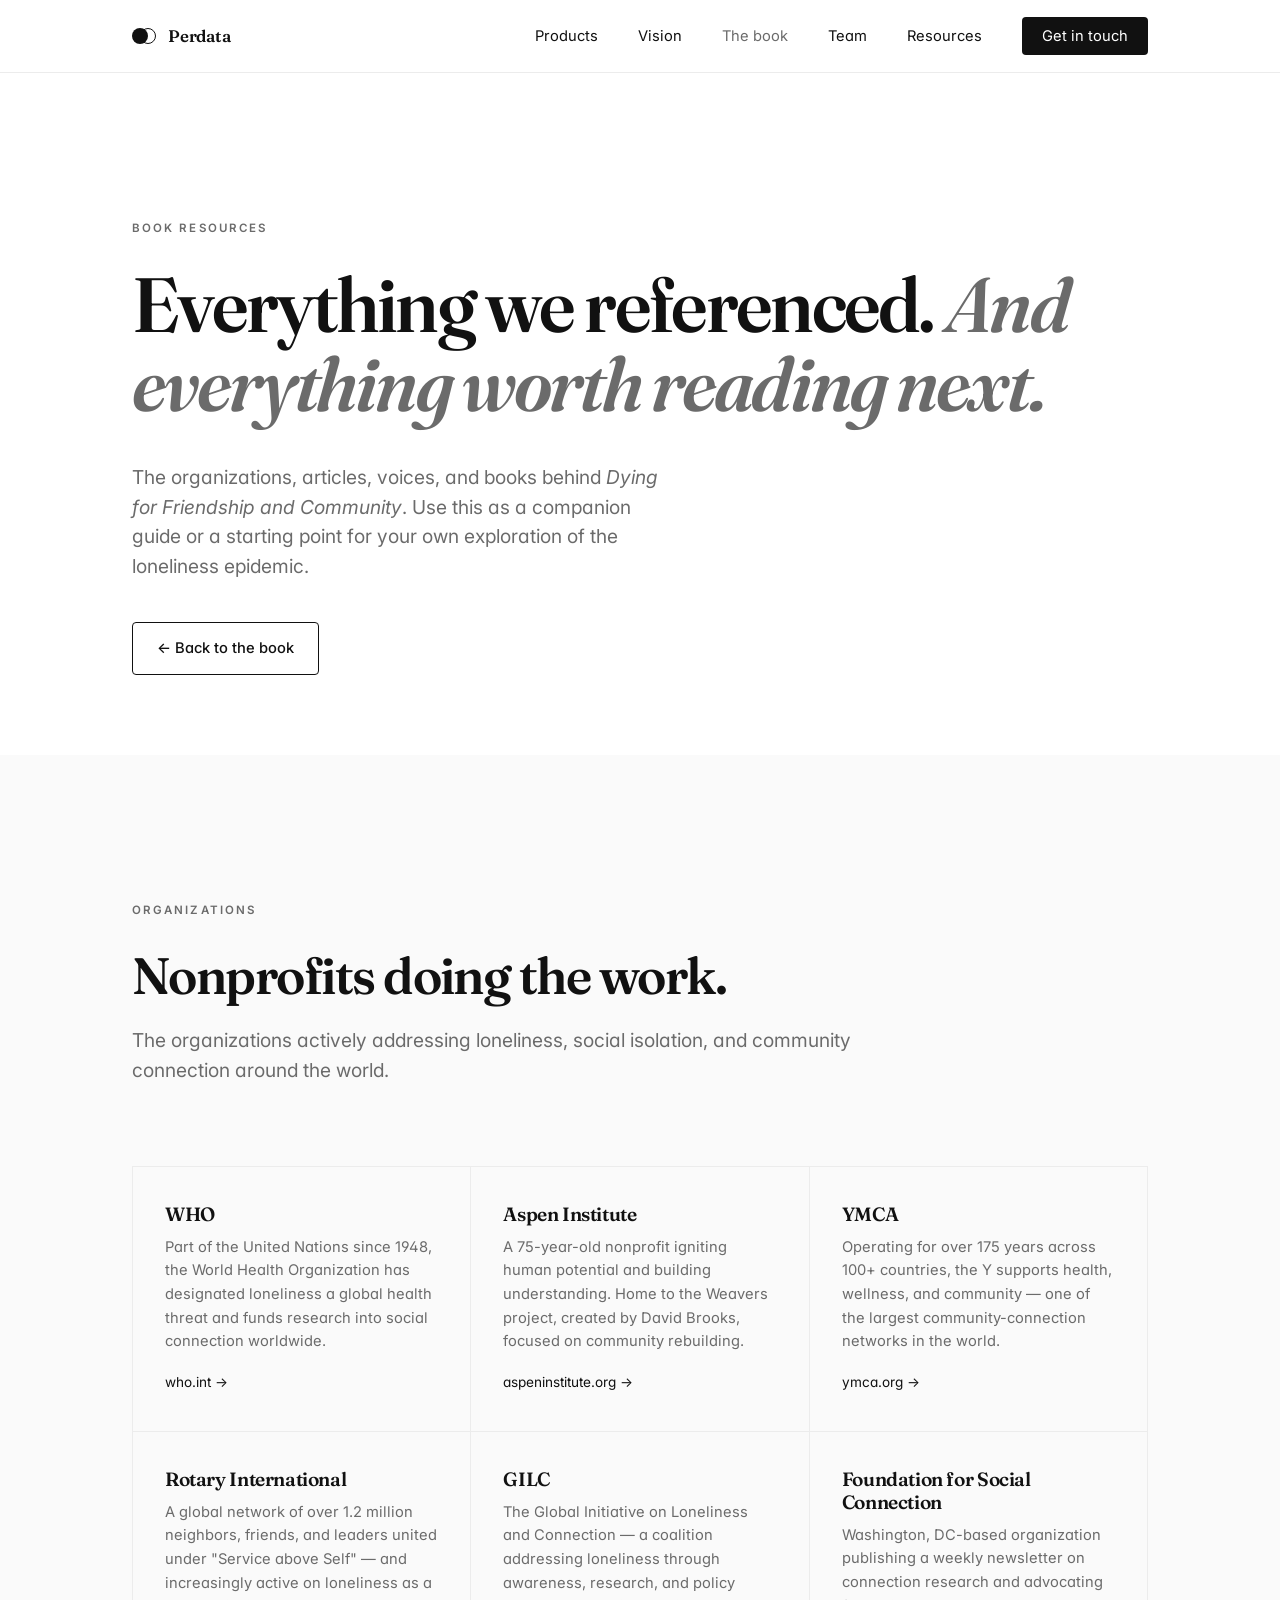
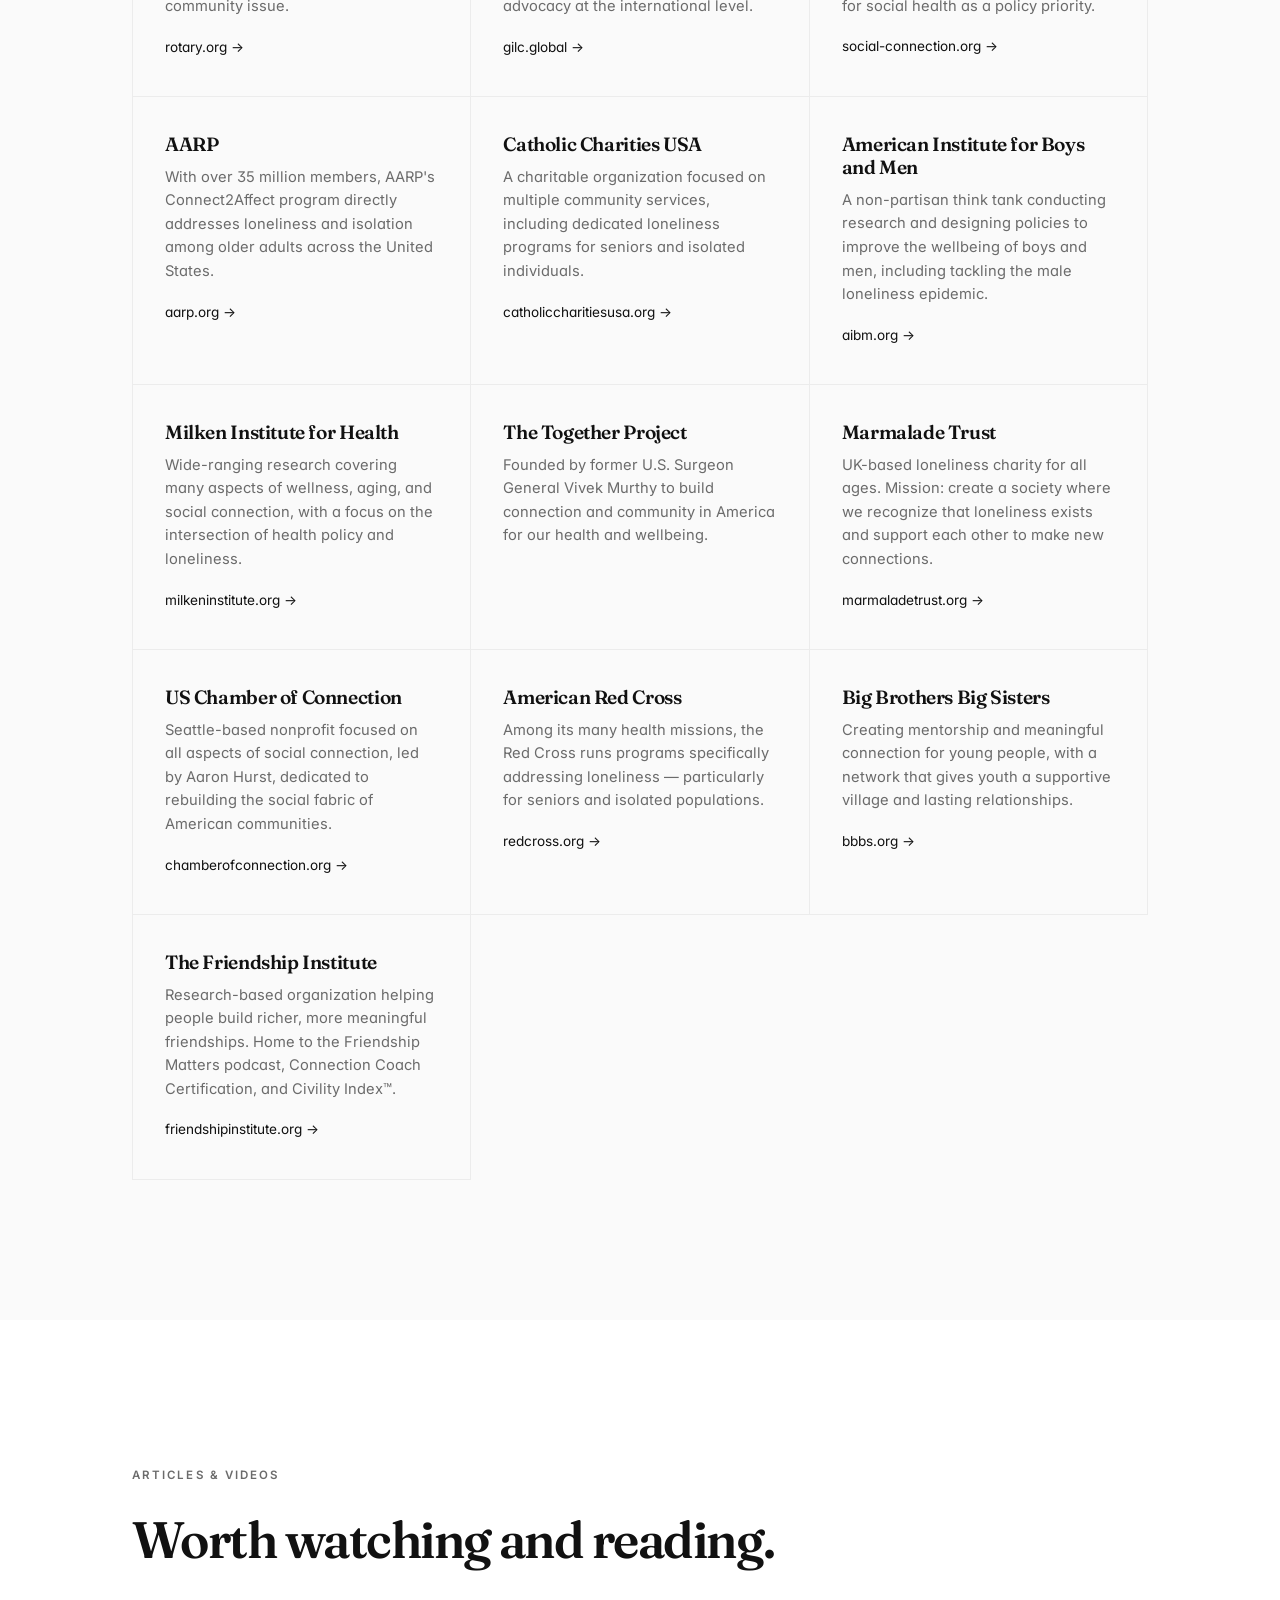
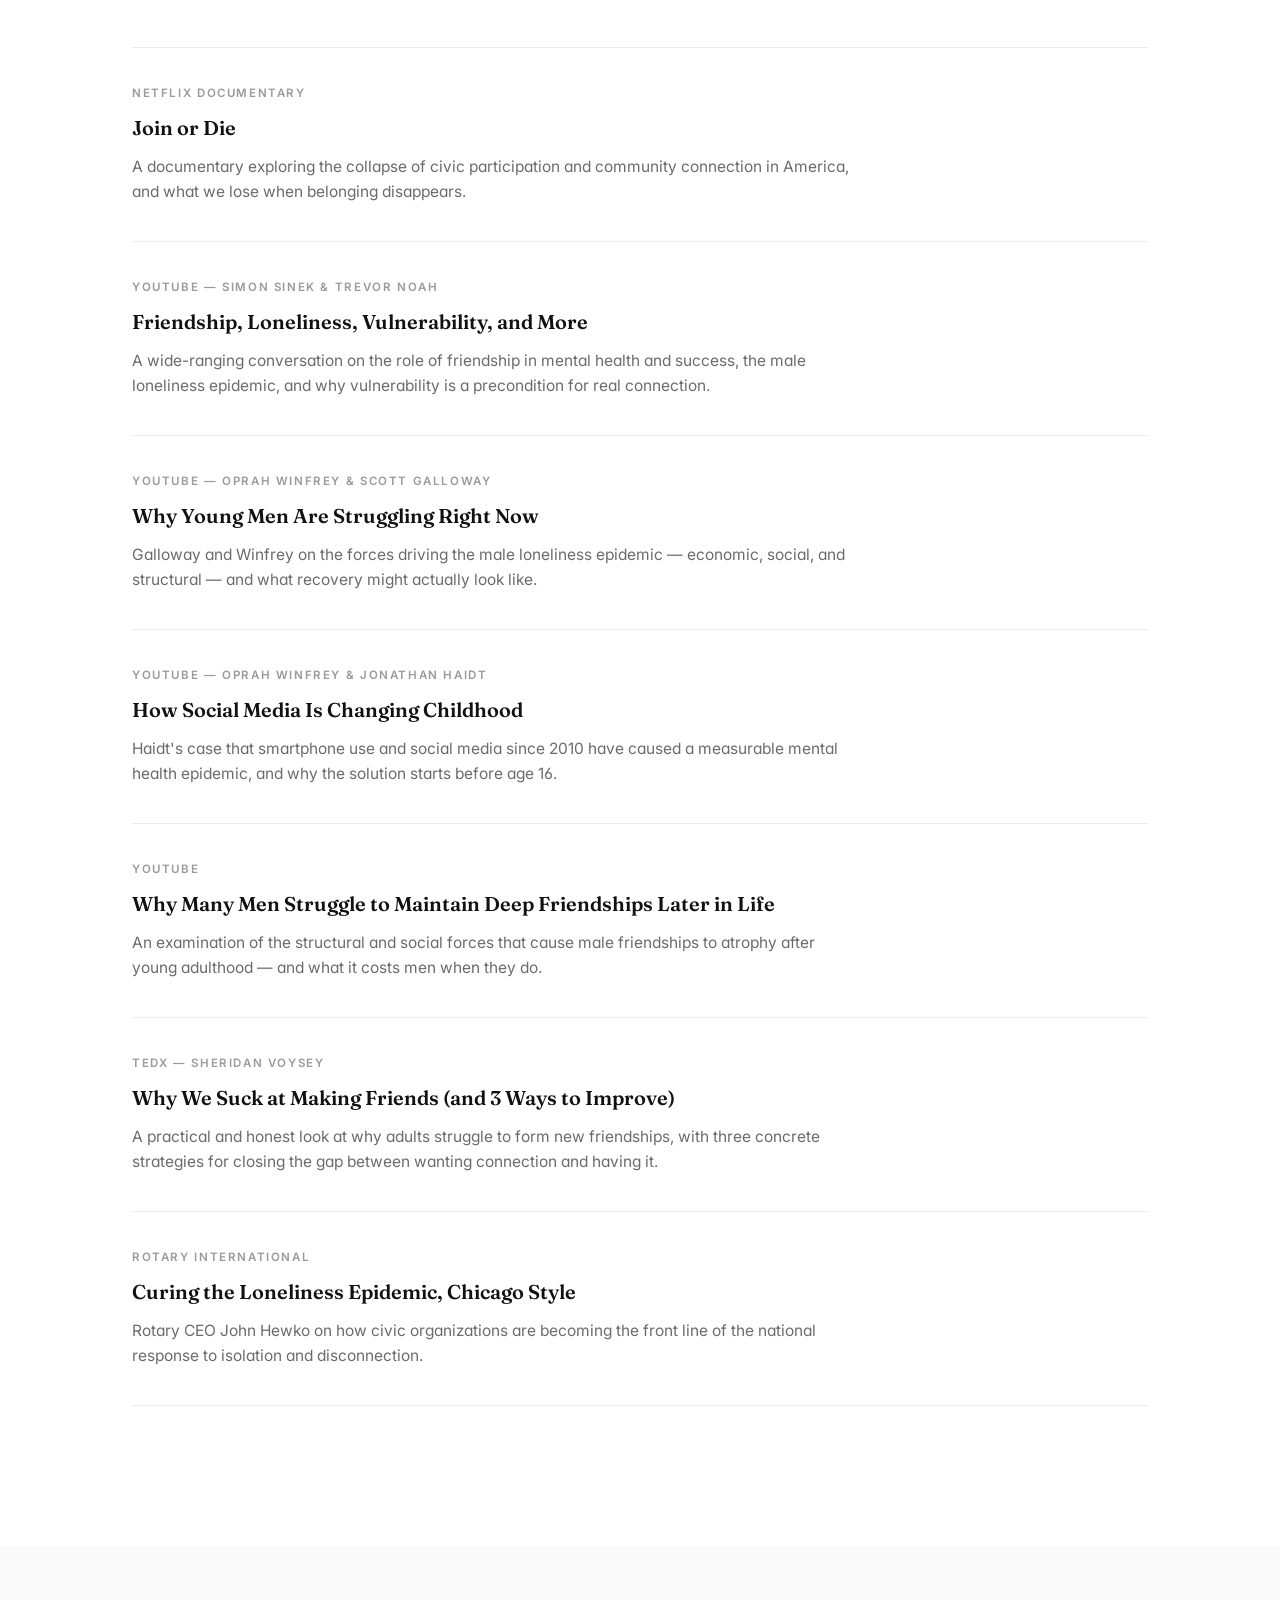
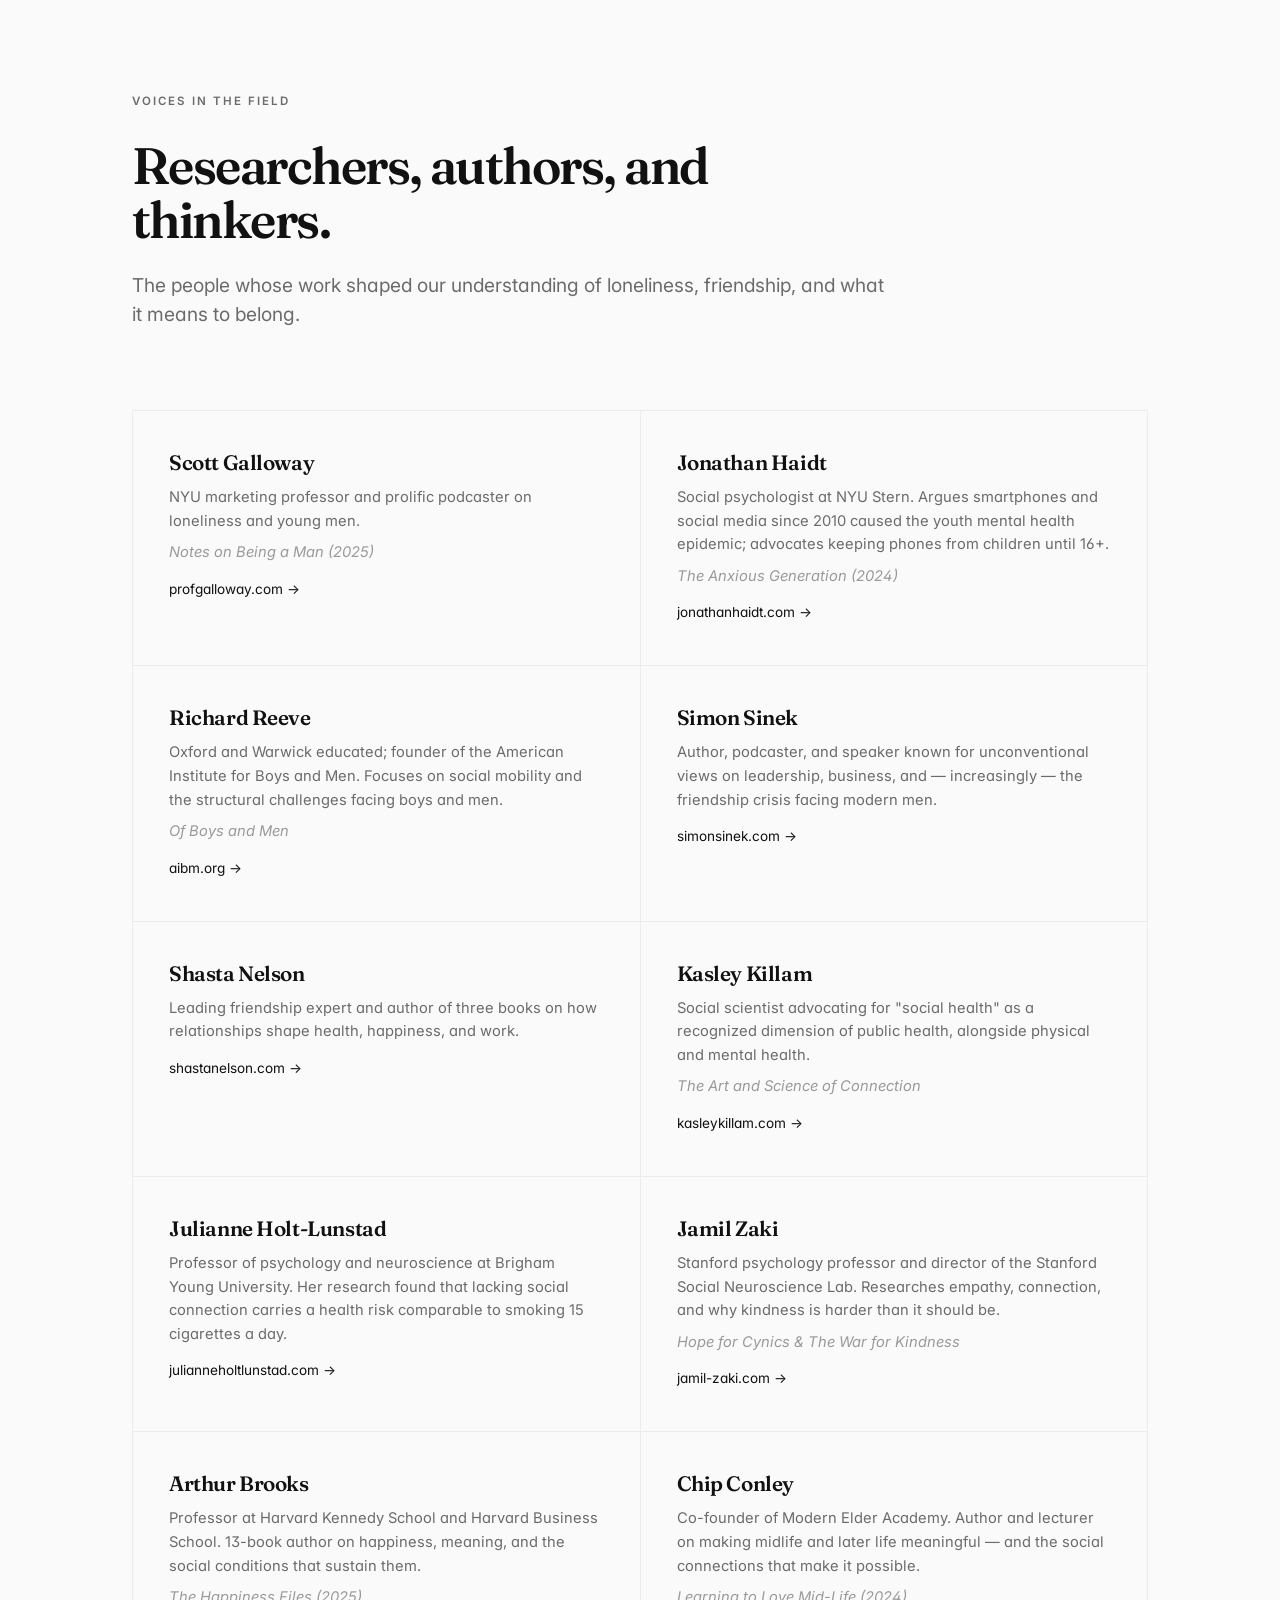
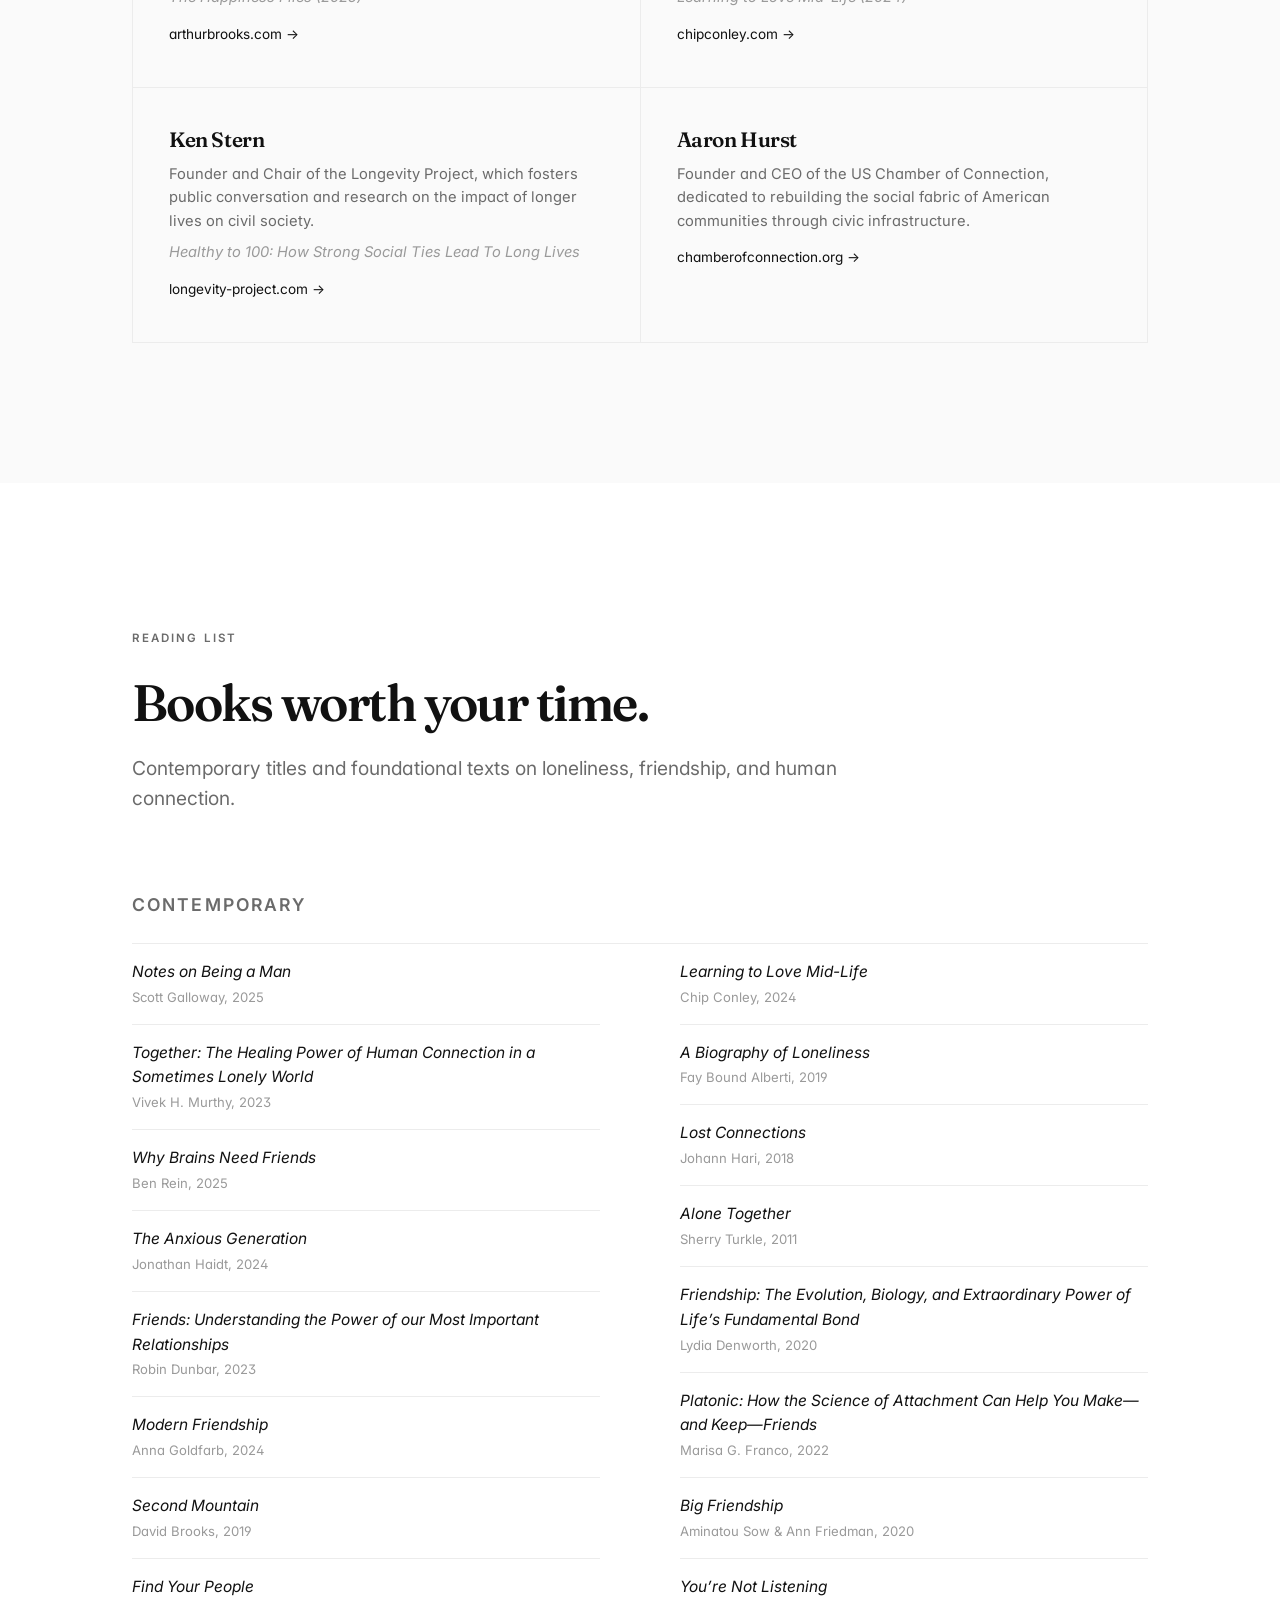
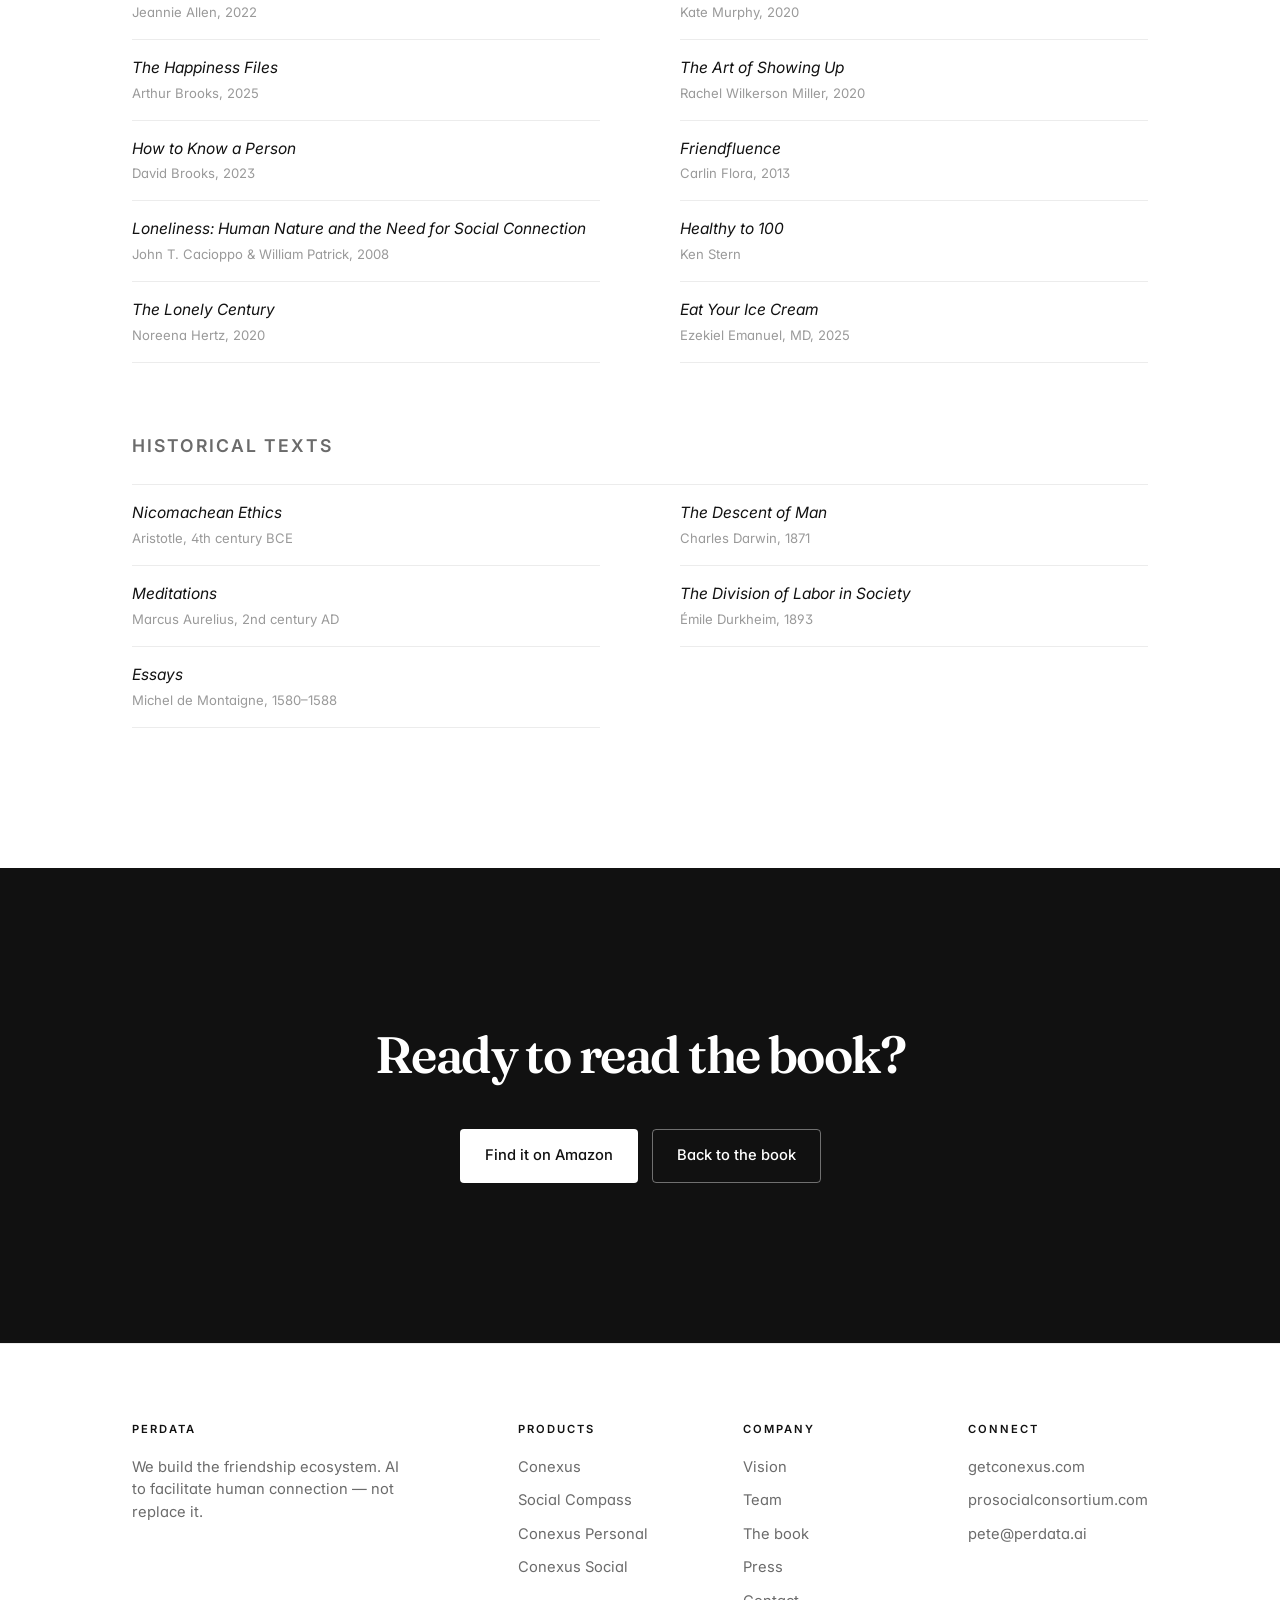
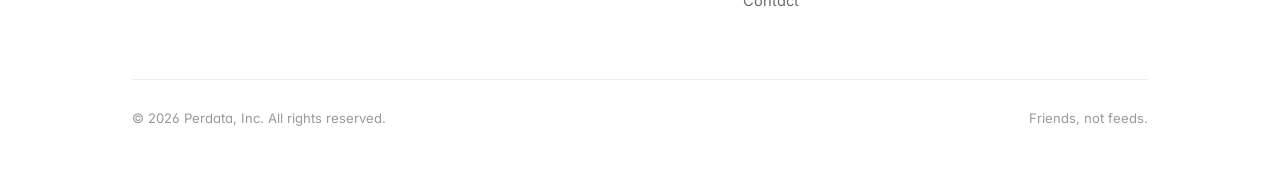
==== book-resources.html @ e762698d "added resrouces and aFEK" ====
<!doctype html>
<html lang="en">
<head>
<meta charset="utf-8" />
<meta name="viewport" content="width=device-width, initial-scale=1" />
<title>Book Resources — Dying for Friendship and Community — Perdata.ai</title>
<meta name="description" content="Organizations, articles, voices in the field, and a reading list from Dying for Friendship and Community by Pete O'Dell and Johan Wikman." />
<link rel="preconnect" href="https://fonts.googleapis.com">
<link rel="preconnect" href="https://fonts.gstatic.com" crossorigin>
<link href="https://fonts.googleapis.com/css2?family=Fraunces:ital,opsz,wght@0,9..144,400;0,9..144,500;0,9..144,600;0,9..144,700;1,9..144,400;1,9..144,500&family=Inter:wght@400;500;600&display=swap" rel="stylesheet">
<link rel="stylesheet" href="styles.css" />
</head>
<body>

<nav class="site-nav">
  <div class="nav-inner">
    <a href="index.html" class="brand">
      <span class="brand-mark"><span class="a"></span><span class="b"></span></span>
      Perdata
    </a>
    <ul class="nav-links" id="navLinks">
      <li><a href="products.html">Products</a></li>
      <li><a href="vision.html">Vision</a></li>
      <li><a href="book.html" class="active">The book</a></li>
      <li><a href="team.html">Team</a></li>
      <li><a href="resources.html">Resources</a></li>
      <li><a href="contact.html" class="nav-cta">Get in touch</a></li>
    </ul>
    <button class="nav-toggle" aria-label="Toggle menu" onclick="document.getElementById('navLinks').classList.toggle('open')">☰</button>
  </div>
</nav>

<!-- ============ HEADER ============ -->
<section style="padding: 140px 0 80px;">
  <div class="container">
    <span class="eyebrow">Book resources</span>
    <h1 style="max-width: 22ch; line-height: 1.02; letter-spacing: -0.035em;">Everything we referenced. <span class="italic mute">And everything worth reading next.</span></h1>
    <p class="hero-sub" style="margin-top: 40px;">The organizations, articles, voices, and books behind <em>Dying for Friendship and Community</em>. Use this as a companion guide or a starting point for your own exploration of the loneliness epidemic.</p>
    <div class="hero-cta-row" style="margin-top: 40px;">
      <a href="book.html" class="btn-secondary">← Back to the book</a>
    </div>
  </div>
</section>

<!-- ============ ORGANIZATIONS ============ -->
<section style="background: var(--bg-soft);">
  <div class="container">
    <div class="section-head">
      <span class="eyebrow">Organizations</span>
      <h2>Nonprofits doing the work.</h2>
      <p>The organizations actively addressing loneliness, social isolation, and community connection around the world.</p>
    </div>
    <div class="org-grid">

      <div class="org-card">
        <h3>WHO</h3>
        <p>Part of the United Nations since 1948, the World Health Organization has designated loneliness a global health threat and funds research into social connection worldwide.</p>
        <a href="https://www.who.int" target="_blank" class="link">who.int →</a>
      </div>

      <div class="org-card">
        <h3>Aspen Institute</h3>
        <p>A 75-year-old nonprofit igniting human potential and building understanding. Home to the Weavers project, created by David Brooks, focused on community rebuilding.</p>
        <a href="https://www.aspeninstitute.org" target="_blank" class="link">aspeninstitute.org →</a>
      </div>

      <div class="org-card">
        <h3>YMCA</h3>
        <p>Operating for over 175 years across 100+ countries, the Y supports health, wellness, and community — one of the largest community-connection networks in the world.</p>
        <a href="https://www.ymca.org" target="_blank" class="link">ymca.org →</a>
      </div>

      <div class="org-card">
        <h3>Rotary International</h3>
        <p>A global network of over 1.2 million neighbors, friends, and leaders united under "Service above Self" — and increasingly active on loneliness as a community issue.</p>
        <a href="https://www.rotary.org" target="_blank" class="link">rotary.org →</a>
      </div>

      <div class="org-card">
        <h3>GILC</h3>
        <p>The Global Initiative on Loneliness and Connection — a coalition addressing loneliness through awareness, research, and policy advocacy at the international level.</p>
        <a href="https://www.gilc.global" target="_blank" class="link">gilc.global →</a>
      </div>

      <div class="org-card">
        <h3>Foundation for Social Connection</h3>
        <p>Washington, DC-based organization publishing a weekly newsletter on connection research and advocating for social health as a policy priority.</p>
        <a href="https://www.social-connection.org" target="_blank" class="link">social-connection.org →</a>
      </div>

      <div class="org-card">
        <h3>AARP</h3>
        <p>With over 35 million members, AARP's Connect2Affect program directly addresses loneliness and isolation among older adults across the United States.</p>
        <a href="https://www.aarp.org" target="_blank" class="link">aarp.org →</a>
      </div>

      <div class="org-card">
        <h3>Catholic Charities USA</h3>
        <p>A charitable organization focused on multiple community services, including dedicated loneliness programs for seniors and isolated individuals.</p>
        <a href="https://www.catholiccharitiesusa.org" target="_blank" class="link">catholiccharitiesusa.org →</a>
      </div>

      <div class="org-card">
        <h3>American Institute for Boys and Men</h3>
        <p>A non-partisan think tank conducting research and designing policies to improve the wellbeing of boys and men, including tackling the male loneliness epidemic.</p>
        <a href="https://www.aibm.org" target="_blank" class="link">aibm.org →</a>
      </div>

      <div class="org-card">
        <h3>Milken Institute for Health</h3>
        <p>Wide-ranging research covering many aspects of wellness, aging, and social connection, with a focus on the intersection of health policy and loneliness.</p>
        <a href="https://www.milkeninstitute.org/health" target="_blank" class="link">milkeninstitute.org →</a>
      </div>

      <div class="org-card">
        <h3>The Together Project</h3>
        <p>Founded by former U.S. Surgeon General Vivek Murthy to build connection and community in America for our health and wellbeing.</p>
      </div>

      <div class="org-card">
        <h3>Marmalade Trust</h3>
        <p>UK-based loneliness charity for all ages. Mission: create a society where we recognize that loneliness exists and support each other to make new connections.</p>
        <a href="https://www.marmaladetrust.org" target="_blank" class="link">marmaladetrust.org →</a>
      </div>

      <div class="org-card">
        <h3>US Chamber of Connection</h3>
        <p>Seattle-based nonprofit focused on all aspects of social connection, led by Aaron Hurst, dedicated to rebuilding the social fabric of American communities.</p>
        <a href="https://www.chamberofconnection.org" target="_blank" class="link">chamberofconnection.org →</a>
      </div>

      <div class="org-card">
        <h3>American Red Cross</h3>
        <p>Among its many health missions, the Red Cross runs programs specifically addressing loneliness — particularly for seniors and isolated populations.</p>
        <a href="https://www.redcross.org" target="_blank" class="link">redcross.org →</a>
      </div>

      <div class="org-card">
        <h3>Big Brothers Big Sisters</h3>
        <p>Creating mentorship and meaningful connection for young people, with a network that gives youth a supportive village and lasting relationships.</p>
        <a href="https://www.bbbs.org" target="_blank" class="link">bbbs.org →</a>
      </div>

      <div class="org-card">
        <h3>The Friendship Institute</h3>
        <p>Research-based organization helping people build richer, more meaningful friendships. Home to the Friendship Matters podcast, Connection Coach Certification, and Civility Index™.</p>
        <a href="https://www.friendshipinstitute.org" target="_blank" class="link">friendshipinstitute.org →</a>
      </div>

    </div>
  </div>
</section>

<!-- ============ ARTICLES & VIDEOS ============ -->
<section>
  <div class="container">
    <div class="section-head">
      <span class="eyebrow">Articles &amp; Videos</span>
      <h2>Worth watching and reading.</h2>
    </div>
    <ul class="resource-list">

      <li class="resource-item">
        <div class="resource-meta">
          <span class="resource-type">Netflix documentary</span>
        </div>
        <a href="https://www.netflix.com/title/81746809" class="resource-title" target="_blank">Join or Die</a>
        <p>A documentary exploring the collapse of civic participation and community connection in America, and what we lose when belonging disappears.</p>
      </li>

      <li class="resource-item">
        <div class="resource-meta">
          <span class="resource-type">YouTube — Simon Sinek &amp; Trevor Noah</span>
        </div>
        <a href="https://youtu.be/CNBxIhxHHxM" class="resource-title" target="_blank">Friendship, Loneliness, Vulnerability, and More</a>
        <p>A wide-ranging conversation on the role of friendship in mental health and success, the male loneliness epidemic, and why vulnerability is a precondition for real connection.</p>
      </li>

      <li class="resource-item">
        <div class="resource-meta">
          <span class="resource-type">YouTube — Oprah Winfrey &amp; Scott Galloway</span>
        </div>
        <a href="https://youtu.be/E5l6sWqVpuw" class="resource-title" target="_blank">Why Young Men Are Struggling Right Now</a>
        <p>Galloway and Winfrey on the forces driving the male loneliness epidemic — economic, social, and structural — and what recovery might actually look like.</p>
      </li>

      <li class="resource-item">
        <div class="resource-meta">
          <span class="resource-type">YouTube — Oprah Winfrey &amp; Jonathan Haidt</span>
        </div>
        <a href="https://youtu.be/FUC4iqxE8QA" class="resource-title" target="_blank">How Social Media Is Changing Childhood</a>
        <p>Haidt's case that smartphone use and social media since 2010 have caused a measurable mental health epidemic, and why the solution starts before age 16.</p>
      </li>

      <li class="resource-item">
        <div class="resource-meta">
          <span class="resource-type">YouTube</span>
        </div>
        <a href="https://www.youtube.com/watch?v=EmWSzWwRUhI" class="resource-title" target="_blank">Why Many Men Struggle to Maintain Deep Friendships Later in Life</a>
        <p>An examination of the structural and social forces that cause male friendships to atrophy after young adulthood — and what it costs men when they do.</p>
      </li>

      <li class="resource-item">
        <div class="resource-meta">
          <span class="resource-type">TEDx — Sheridan Voysey</span>
        </div>
        <a href="https://www.youtube.com/watch?v=h3oXB4I89YM" class="resource-title" target="_blank">Why We Suck at Making Friends (and 3 Ways to Improve)</a>
        <p>A practical and honest look at why adults struggle to form new friendships, with three concrete strategies for closing the gap between wanting connection and having it.</p>
      </li>

      <li class="resource-item">
        <div class="resource-meta">
          <span class="resource-type">Rotary International</span>
        </div>
        <a href="https://www.rotary.org/en/john-hewko-curing-the-loneliness-epidemic-chicago-style" class="resource-title" target="_blank">Curing the Loneliness Epidemic, Chicago Style</a>
        <p>Rotary CEO John Hewko on how civic organizations are becoming the front line of the national response to isolation and disconnection.</p>
      </li>

    </ul>
  </div>
</section>

<!-- ============ VOICES IN THE FIELD ============ -->
<section style="background: var(--bg-soft);">
  <div class="container">
    <div class="section-head">
      <span class="eyebrow">Voices in the field</span>
      <h2>Researchers, authors, and thinkers.</h2>
      <p>The people whose work shaped our understanding of loneliness, friendship, and what it means to belong.</p>
    </div>
    <div class="pundit-grid">

      <div class="pundit-card">
        <h3>Scott Galloway</h3>
        <p>NYU marketing professor and prolific podcaster on loneliness and young men.</p>
        <p class="pundit-book"><em>Notes on Being a Man</em> (2025)</p>
        <a href="https://www.profgalloway.com" target="_blank" class="link">profgalloway.com →</a>
      </div>

      <div class="pundit-card">
        <h3>Jonathan Haidt</h3>
        <p>Social psychologist at NYU Stern. Argues smartphones and social media since 2010 caused the youth mental health epidemic; advocates keeping phones from children until 16+.</p>
        <p class="pundit-book"><em>The Anxious Generation</em> (2024)</p>
        <a href="https://jonathanhaidt.com" target="_blank" class="link">jonathanhaidt.com →</a>
      </div>

      <div class="pundit-card">
        <h3>Richard Reeve</h3>
        <p>Oxford and Warwick educated; founder of the American Institute for Boys and Men. Focuses on social mobility and the structural challenges facing boys and men.</p>
        <p class="pundit-book"><em>Of Boys and Men</em></p>
        <a href="https://www.aibm.org" target="_blank" class="link">aibm.org →</a>
      </div>

      <div class="pundit-card">
        <h3>Simon Sinek</h3>
        <p>Author, podcaster, and speaker known for unconventional views on leadership, business, and — increasingly — the friendship crisis facing modern men.</p>
        <a href="https://simonsinek.com" target="_blank" class="link">simonsinek.com →</a>
      </div>

      <div class="pundit-card">
        <h3>Shasta Nelson</h3>
        <p>Leading friendship expert and author of three books on how relationships shape health, happiness, and work.</p>
        <a href="https://www.shastanelson.com" target="_blank" class="link">shastanelson.com →</a>
      </div>

      <div class="pundit-card">
        <h3>Kasley Killam</h3>
        <p>Social scientist advocating for "social health" as a recognized dimension of public health, alongside physical and mental health.</p>
        <p class="pundit-book"><em>The Art and Science of Connection</em></p>
        <a href="https://www.kasleykillam.com" target="_blank" class="link">kasleykillam.com →</a>
      </div>

      <div class="pundit-card">
        <h3>Julianne Holt-Lunstad</h3>
        <p>Professor of psychology and neuroscience at Brigham Young University. Her research found that lacking social connection carries a health risk comparable to smoking 15 cigarettes a day.</p>
        <a href="https://www.julianneholtlunstad.com" target="_blank" class="link">julianneholtlunstad.com →</a>
      </div>

      <div class="pundit-card">
        <h3>Jamil Zaki</h3>
        <p>Stanford psychology professor and director of the Stanford Social Neuroscience Lab. Researches empathy, connection, and why kindness is harder than it should be.</p>
        <p class="pundit-book"><em>Hope for Cynics</em> &amp; <em>The War for Kindness</em></p>
        <a href="https://www.jamil-zaki.com" target="_blank" class="link">jamil-zaki.com →</a>
      </div>

      <div class="pundit-card">
        <h3>Arthur Brooks</h3>
        <p>Professor at Harvard Kennedy School and Harvard Business School. 13-book author on happiness, meaning, and the social conditions that sustain them.</p>
        <p class="pundit-book"><em>The Happiness Files</em> (2025)</p>
        <a href="https://www.arthurbrooks.com" target="_blank" class="link">arthurbrooks.com →</a>
      </div>

      <div class="pundit-card">
        <h3>Chip Conley</h3>
        <p>Co-founder of Modern Elder Academy. Author and lecturer on making midlife and later life meaningful — and the social connections that make it possible.</p>
        <p class="pundit-book"><em>Learning to Love Mid-Life</em> (2024)</p>
        <a href="https://chipconley.com" target="_blank" class="link">chipconley.com →</a>
      </div>

      <div class="pundit-card">
        <h3>Ken Stern</h3>
        <p>Founder and Chair of the Longevity Project, which fosters public conversation and research on the impact of longer lives on civil society.</p>
        <p class="pundit-book"><em>Healthy to 100: How Strong Social Ties Lead To Long Lives</em></p>
        <a href="https://www.longevity-project.com" target="_blank" class="link">longevity-project.com →</a>
      </div>

      <div class="pundit-card">
        <h3>Aaron Hurst</h3>
        <p>Founder and CEO of the US Chamber of Connection, dedicated to rebuilding the social fabric of American communities through civic infrastructure.</p>
        <a href="https://www.chamberofconnection.org" target="_blank" class="link">chamberofconnection.org →</a>
      </div>

    </div>
  </div>
</section>

<!-- ============ READING LIST ============ -->
<section>
  <div class="container">
    <div class="section-head">
      <span class="eyebrow">Reading list</span>
      <h2>Books worth your time.</h2>
      <p>Contemporary titles and foundational texts on loneliness, friendship, and human connection.</p>
    </div>

    <h3 style="margin-bottom: 28px; font-size: 1.1rem; letter-spacing: 0.12em; text-transform: uppercase; color: var(--mute); font-family: 'Inter', sans-serif; font-weight: 600;">Contemporary</h3>
    <ul class="book-list">
      <li><em>Notes on Being a Man</em> <span>Scott Galloway, 2025</span></li>
      <li><em>Together: The Healing Power of Human Connection in a Sometimes Lonely World</em> <span>Vivek H. Murthy, 2023</span></li>
      <li><em>Why Brains Need Friends</em> <span>Ben Rein, 2025</span></li>
      <li><em>The Anxious Generation</em> <span>Jonathan Haidt, 2024</span></li>
      <li><em>Friends: Understanding the Power of our Most Important Relationships</em> <span>Robin Dunbar, 2023</span></li>
      <li><em>Modern Friendship</em> <span>Anna Goldfarb, 2024</span></li>
      <li><em>Second Mountain</em> <span>David Brooks, 2019</span></li>
      <li><em>Find Your People</em> <span>Jeannie Allen, 2022</span></li>
      <li><em>The Happiness Files</em> <span>Arthur Brooks, 2025</span></li>
      <li><em>How to Know a Person</em> <span>David Brooks, 2023</span></li>
      <li><em>Loneliness: Human Nature and the Need for Social Connection</em> <span>John T. Cacioppo &amp; William Patrick, 2008</span></li>
      <li><em>The Lonely Century</em> <span>Noreena Hertz, 2020</span></li>
      <li><em>Learning to Love Mid-Life</em> <span>Chip Conley, 2024</span></li>
      <li><em>A Biography of Loneliness</em> <span>Fay Bound Alberti, 2019</span></li>
      <li><em>Lost Connections</em> <span>Johann Hari, 2018</span></li>
      <li><em>Alone Together</em> <span>Sherry Turkle, 2011</span></li>
      <li><em>Friendship: The Evolution, Biology, and Extraordinary Power of Life&rsquo;s Fundamental Bond</em> <span>Lydia Denworth, 2020</span></li>
      <li><em>Platonic: How the Science of Attachment Can Help You Make&mdash;and Keep&mdash;Friends</em> <span>Marisa G. Franco, 2022</span></li>
      <li><em>Big Friendship</em> <span>Aminatou Sow &amp; Ann Friedman, 2020</span></li>
      <li><em>You&rsquo;re Not Listening</em> <span>Kate Murphy, 2020</span></li>
      <li><em>The Art of Showing Up</em> <span>Rachel Wilkerson Miller, 2020</span></li>
      <li><em>Friendfluence</em> <span>Carlin Flora, 2013</span></li>
      <li><em>Healthy to 100</em> <span>Ken Stern</span></li>
      <li><em>Eat Your Ice Cream</em> <span>Ezekiel Emanuel, MD, 2025</span></li>
    </ul>

    <h3 style="margin-top: 72px; margin-bottom: 28px; font-size: 1.1rem; letter-spacing: 0.12em; text-transform: uppercase; color: var(--mute); font-family: 'Inter', sans-serif; font-weight: 600;">Historical texts</h3>
    <ul class="book-list">
      <li><em>Nicomachean Ethics</em> <span>Aristotle, 4th century BCE</span></li>
      <li><em>Meditations</em> <span>Marcus Aurelius, 2nd century AD</span></li>
      <li><em>Essays</em> <span>Michel de Montaigne, 1580–1588</span></li>
      <li><em>The Descent of Man</em> <span>Charles Darwin, 1871</span></li>
      <li><em>The Division of Labor in Society</em> <span>Émile Durkheim, 1893</span></li>
    </ul>

  </div>
</section>

<!-- ============ CTA ============ -->
<section class="cta-banner">
  <div class="container">
    <h2>Ready to read the book?</h2>
    <div class="row">
      <a href="https://a.co/d/06elBmXs" class="btn-primary" target="_blank">Find it on Amazon</a>
      <a href="book.html" class="btn-secondary">Back to the book</a>
    </div>
  </div>
</section>

<!-- ============ FOOTER ============ -->
<footer class="site-footer">
  <div class="container">
    <div class="footer-grid">
      <div>
        <h4>Perdata</h4>
        <p>We build the friendship ecosystem. AI to facilitate human connection — not replace it.</p>
      </div>
      <div>
        <h4>Products</h4>
        <a href="products.html#conexus">Conexus</a>
        <a href="products.html#compass">Social Compass</a>
        <a href="products.html#personal">Conexus Personal</a>
        <a href="products.html#social">Conexus Social</a>
      </div>
      <div>
        <h4>Company</h4>
        <a href="vision.html">Vision</a>
        <a href="team.html">Team</a>
        <a href="book.html">The book</a>
        <a href="press.html">Press</a>
        <a href="contact.html">Contact</a>
      </div>
      <div>
        <h4>Connect</h4>
        <a href="https://getconexus.com">getconexus.com</a>
        <a href="https://prosocialconsortium.com">prosocialconsortium.com</a>
        <a href="mailto:pete@perdata.ai">pete@perdata.ai</a>
      </div>
    </div>
    <div class="footer-bottom">
      <div>© 2026 Perdata, Inc. All rights reserved.</div>
      <div>Friends, not feeds.</div>
    </div>
  </div>
</footer>

</body>
</html>
---- styles.css ----
/* =========================================================
   Perdata.ai — site styles
   Direction: monochrome. Generous spacing. Type does the work.
   ========================================================= */

:root {
  --ink: #111111;
  --bg: #FFFFFF;
  --bg-soft: #FAFAFA;
  --mute: #6B6B6B;
  --mute-2: #9A9A9A;
  --line: #ECECEC;
  --line-strong: #1A1A1A;
  --max: 1080px;
  --max-narrow: 760px;
}

* { box-sizing: border-box; margin: 0; padding: 0; }
html { scroll-behavior: smooth; }

body {
  font-family: 'Inter', -apple-system, system-ui, sans-serif;
  font-size: 17px;
  line-height: 1.6;
  color: var(--ink);
  background: var(--bg);
  -webkit-font-smoothing: antialiased;
  font-feature-settings: "ss01", "cv11";
}

h1, h2, h3, h4 {
  font-family: 'Fraunces', Georgia, serif;
  font-weight: 600;
  letter-spacing: -0.02em;
  line-height: 1.05;
  color: var(--ink);
}

h1 { font-size: clamp(2.6rem, 6vw, 5.2rem); }
h2 { font-size: clamp(2rem, 4vw, 3.2rem); }
h3 { font-size: 1.5rem; line-height: 1.2; }

p { margin: 0; }
a { color: var(--ink); text-decoration: none; }
a:hover { color: var(--mute); }

.container {
  max-width: var(--max);
  margin: 0 auto;
  padding: 0 32px;
}
.container-narrow {
  max-width: var(--max-narrow);
  margin: 0 auto;
  padding: 0 32px;
}

.eyebrow {
  font-family: 'Inter', sans-serif;
  font-size: 0.72rem;
  font-weight: 600;
  letter-spacing: 0.18em;
  text-transform: uppercase;
  color: var(--mute);
  margin-bottom: 1.8rem;
  display: inline-block;
}

.italic { font-style: italic; }

/* ============ NAV ============ */
nav.site-nav {
  position: sticky;
  top: 0;
  background: rgba(255, 255, 255, 0.92);
  backdrop-filter: blur(12px);
  -webkit-backdrop-filter: blur(12px);
  border-bottom: 1px solid var(--line);
  z-index: 100;
}

.nav-inner {
  display: flex;
  align-items: center;
  justify-content: space-between;
  height: 72px;
  max-width: var(--max);
  margin: 0 auto;
  padding: 0 32px;
}

.brand {
  display: flex;
  align-items: center;
  gap: 12px;
  font-family: 'Fraunces', Georgia, serif;
  font-weight: 600;
  font-size: 1.05rem;
  letter-spacing: -0.01em;
  color: var(--ink);
}

.brand-mark {
  width: 24px;
  height: 24px;
  position: relative;
}
.brand-mark .a, .brand-mark .b {
  position: absolute;
  width: 16px;
  height: 16px;
  border-radius: 50%;
}
.brand-mark .a {
  background: var(--ink);
  left: 0;
  top: 4px;
}
.brand-mark .b {
  background: transparent;
  border: 1.5px solid var(--ink);
  right: 0;
  top: 4px;
}

.nav-links {
  display: flex;
  gap: 40px;
  align-items: center;
  list-style: none;
}
.nav-links a {
  color: var(--ink);
  font-size: 0.92rem;
  font-weight: 400;
}
.nav-links a:hover { color: var(--mute); }
.nav-links a.active { color: var(--mute); }

.nav-cta {
  background: var(--ink);
  color: var(--bg);
  padding: 10px 20px;
  font-size: 0.85rem;
  font-weight: 500;
  border-radius: 4px;

}

a.nav-cta, .nav-cta a { color: var(--bg); }

.nav-cta:hover, a.nav-cta:hover { background: var(--mute); color: var(--bg); }

.nav-toggle {
  display: none;
  background: none;
  border: none;
  font-size: 1.4rem;
  cursor: pointer;
  color: var(--ink);
}

@media (max-width: 820px) {
  .nav-links { display: none; }
  .nav-toggle { display: block; }
  .nav-links.open {
    display: flex;
    position: absolute;
    top: 72px;
    right: 0;
    left: 0;
    background: var(--bg);
    flex-direction: column;
    align-items: stretch;
    gap: 0;
    border-bottom: 1px solid var(--line);
  }
  .nav-links.open li { border-top: 1px solid var(--line); }
  .nav-links.open a { display: block; padding: 18px 32px; }
  .nav-links.open .nav-cta { margin: 16px 32px; text-align: center; }
}

/* ============ HERO ============ */
.hero {
  padding: 140px 0 80px;
  border-bottom: 1px solid var(--line);
}

.hero h1 {
  max-width: 14ch;
  line-height: 1.02;
  letter-spacing: -0.035em;
}
.hero h1 .italic {
  font-style: italic;
  color: var(--mute);
}

.hero-sub {
  font-size: 1.2rem;
  color: var(--mute);
  max-width: 540px;
  margin-top: 48px;
  line-height: 1.55;
}

.hero-cta-row {
  display: flex;
  gap: 14px;
  margin-top: 56px;
  flex-wrap: wrap;
}

.btn-primary, .btn-secondary {
  display: inline-flex;
  align-items: center;
  gap: 8px;
  padding: 14px 24px;
  font-size: 0.92rem;
  font-weight: 500;
  border-radius: 4px;
  letter-spacing: 0;
  border: 1px solid transparent;
  transition: all 0.15s;
}
.btn-primary {
  background: var(--ink);
  color: var(--bg);
}
.btn-primary:hover { background: var(--mute); color: var(--bg); }

.btn-secondary {
  background: transparent;
  color: var(--ink);
  border-color: var(--ink);
}
.btn-secondary:hover {
  background: var(--ink);
  color: var(--bg);
}

@media (max-width: 820px) {
  .hero { padding: 100px 0; }
}

/* ============ SECTIONS ============ */
section {
  padding: 140px 0;
}

@media (max-width: 820px) {
  section { padding: 80px 0; }
}

.photo-strip {
  width: 100%;
  height: 480px;
  overflow: hidden;
  line-height: 0;
}
.photo-strip img {
  width: 100%;
  height: 100%;
  object-fit: cover;
  object-position: center;
  display: block;
}

.photo-diptych {
  display: grid;
  grid-template-columns: 1fr 1fr;
  gap: 4px;
  width: 100%;
  height: 360px;
  overflow: hidden;
  line-height: 0;
}
.photo-diptych img {
  width: 100%;
  height: 100%;
  object-fit: cover;
  object-position: center;
  display: block;
  border-radius: 4px;
}
@media (max-width: 600px) {
  .photo-diptych {
    grid-template-columns: 1fr;
    height: 560px;
  }
}

section.dark {
  background: var(--ink);
  color: var(--bg);
}
section.dark h1, section.dark h2, section.dark h3, section.dark h4 { color: var(--bg); }
section.dark .eyebrow { color: var(--mute-2); }
section.dark .mute, section.dark p.mute { color: rgba(255, 255, 255, 0.65); }

.section-head {
  max-width: 760px;
  margin-bottom: 80px;
}
.section-head h2 {
  margin-bottom: 1.5rem;
  letter-spacing: -0.03em;
}
.section-head p {
  font-size: 1.2rem;
  color: var(--mute);
  line-height: 1.55;
}
section.dark .section-head p { color: rgba(255, 255, 255, 0.65); }

/* ============ STAT ROW ============ */
.stats {
  display: grid;
  grid-template-columns: repeat(3, 1fr);
  gap: 64px;
  margin-top: 80px;
}
@media (max-width: 700px) {
  .stats { grid-template-columns: 1fr; gap: 48px; }
}
.stat-big {
  font-family: 'Fraunces', Georgia, serif;
  font-weight: 600;
  font-size: clamp(3rem, 5.5vw, 4.4rem);
  color: var(--ink);
  line-height: 0.95;
  letter-spacing: -0.04em;
}
section.dark .stat-big { color: var(--bg); }
.stat-label {
  color: var(--mute);
  font-size: 0.92rem;
  margin-top: 20px;
  max-width: 24ch;
  line-height: 1.5;
}
section.dark .stat-label { color: rgba(255, 255, 255, 0.6); }

/* ============ PRODUCT GRID ============ */
.product-grid {
  display: grid;
  grid-template-columns: 1fr 1fr;
  gap: 0;
  border-top: 1px solid var(--line);
  border-left: 1px solid var(--line);
}
@media (max-width: 800px) {
  .product-grid { grid-template-columns: 1fr; }
}

.product-card {
  padding: 56px 48px;
  border-right: 1px solid var(--line);
  border-bottom: 1px solid var(--line);
  background: var(--bg);
  display: flex;
  flex-direction: column;
  min-height: 280px;
  transition: background 0.15s;
}
.product-card:hover { background: var(--bg-soft); }

.product-tag {
  font-size: 0.7rem;
  font-weight: 600;
  letter-spacing: 0.18em;
  text-transform: uppercase;
  color: var(--mute);
  margin-bottom: 16px;
  display: block;
}
.product-card h3 {
  font-size: 1.8rem;
  margin-bottom: 16px;
}
.product-card p {
  color: var(--mute);
  font-size: 0.97rem;
  line-height: 1.55;
}
.product-card .arrow {
  margin-top: auto;
  padding-top: 32px;
  font-size: 0.88rem;
  font-weight: 500;
  color: var(--ink);
}
.product-card .arrow::after {
  content: ' →';
  display: inline-block;
  transition: transform 0.15s;
}
.product-card:hover .arrow::after { transform: translateX(4px); }

/* ============ MANIFESTO ROW ============ */
.manifesto {
  display: grid;
  grid-template-columns: repeat(3, 1fr);
  gap: 64px;
  margin-top: 80px;
}
@media (max-width: 800px) {
  .manifesto { grid-template-columns: 1fr; gap: 48px; }
}
.manifest-item .num {
  font-family: 'Fraunces', Georgia, serif;
  font-size: 1rem;
  font-weight: 500;
  color: var(--mute);
  margin-bottom: 16px;
  letter-spacing: 0.04em;
}
.manifest-item h3 {
  font-size: 1.9rem;
  margin-bottom: 14px;
}
.manifest-item p {
  color: var(--mute);
  line-height: 1.55;
}
section.dark .manifest-item .num { color: var(--mute-2); }
section.dark .manifest-item p {
  color: rgba(255, 255, 255, 0.65);
}

/* ============ BOOK BLOCK ============ */
.book-block {
  display: grid;
  grid-template-columns: 1fr 1.5fr;
  gap: 96px;
  align-items: center;
}
@media (max-width: 820px) {
  .book-block { grid-template-columns: 1fr; gap: 56px; }
}

.book-cover {
  background: var(--ink);
  color: var(--bg);
  aspect-ratio: 2 / 3;
  padding: 0px 0px;
  display: flex;
  flex-direction: column;
  justify-content: space-between;
  box-shadow: 0 40px 80px rgba(0, 0, 0, 0.15);
  position: relative;
  overflow: hidden;
  max-width: 320px;
  margin: 0 auto;
}
.book-cover .label {
  font-size: 0.7rem;
  letter-spacing: 0.22em;
  text-transform: uppercase;
  color: rgba(255, 255, 255, 0.55);
  font-weight: 500;
}
.book-cover .title {
  font-family: 'Fraunces', Georgia, serif;
  font-size: 1.7rem;
  font-weight: 600;
  line-height: 1.08;
  color: var(--bg);
  letter-spacing: -0.02em;
}
.book-cover .sub {
  font-family: 'Fraunces', Georgia, serif;
  font-style: italic;
  font-weight: 400;
  font-size: 1rem;
  color: rgba(255, 255, 255, 0.7);
  margin-top: 14px;
  line-height: 1.3;
}
.book-cover .by {
  font-size: 0.76rem;
  color: rgba(255, 255, 255, 0.55);
  text-transform: uppercase;
  letter-spacing: 0.14em;
  font-weight: 500;
}

.book-block h2 { margin-bottom: 24px; }
.book-block p { color: var(--mute); font-size: 1.05rem; line-height: 1.6; margin-bottom: 16px; }

.video-embed {
  position: relative;
  width: 100%;
  aspect-ratio: 16 / 9;
  border-radius: 8px;
  overflow: hidden;
}
.video-embed iframe {
  position: absolute;
  inset: 0;
  width: 100%;
  height: 100%;
}

/* ============ TEAM ============ */
.team-grid {
  display: grid;
  grid-template-columns: repeat(2, 1fr);
  gap: 0;
  border-top: 1px solid var(--line);
  border-left: 1px solid var(--line);
}
@media (max-width: 700px) {
  .team-grid { grid-template-columns: 1fr; }
}
.founder {
  padding: 56px 48px;
  border-right: 1px solid var(--line);
  border-bottom: 1px solid var(--line);
  background: var(--bg);
}
.founder .avatar {
  width: 56px;
  height: 56px;
  border-radius: 50%;
  margin-bottom: 28px;
  object-fit: cover;
  display: block;
}
.founder h3 { margin-bottom: 4px; font-size: 1.6rem; }
.founder .role {
  font-size: 0.7rem;
  letter-spacing: 0.18em;
  text-transform: uppercase;
  color: var(--mute);
  margin-bottom: 28px;
  font-weight: 600;
}
.founder p { color: var(--mute); font-size: 0.97rem; line-height: 1.6; }
.founder .link { font-size: 0.88rem; font-weight: 500; margin-top: 20px; display: inline-block; border-bottom: 1px solid var(--line); padding-bottom: 2px; }

/* ============ CTA ============ */
.cta-banner {
  background: var(--ink);
  color: var(--bg);
  text-align: center;
  padding: 160px 0;
}
.cta-banner h2 {
  color: var(--bg);
  max-width: 18ch;
  margin: 0 auto 48px;
  letter-spacing: -0.03em;
}
.cta-banner .row {
  display: flex;
  gap: 14px;
  justify-content: center;
  flex-wrap: wrap;
}
.cta-banner .btn-primary {
  background: var(--bg);
  color: var(--ink);
}
.cta-banner .btn-primary:hover { background: var(--mute-2); color: var(--ink); }
.cta-banner .btn-secondary {
  color: var(--bg);
  border-color: rgba(255, 255, 255, 0.4);
}
.cta-banner .btn-secondary:hover {
  background: var(--bg);
  color: var(--ink);
  border-color: var(--bg);
}

/* ============ FOOTER ============ */
footer.site-footer {
  background: var(--bg);
  color: var(--mute);
  padding: 80px 0 40px;
  border-top: 1px solid var(--line);
}
.footer-grid {
  display: grid;
  grid-template-columns: 2fr 1fr 1fr 1fr;
  gap: 64px;
}
@media (max-width: 800px) {
  .footer-grid { grid-template-columns: 1fr 1fr; gap: 40px; }
}
.footer-grid h4 {
  color: var(--ink);
  font-size: 0.7rem;
  letter-spacing: 0.18em;
  text-transform: uppercase;
  font-family: 'Inter', sans-serif;
  font-weight: 600;
  margin-bottom: 20px;
}
.footer-grid a {
  display: block;
  color: var(--mute);
  font-size: 0.92rem;
  margin-bottom: 10px;
}
.footer-grid a:hover { color: var(--ink); }
.footer-grid p {
  color: var(--mute);
  font-size: 0.92rem;
  line-height: 1.55;
  max-width: 30ch;
}
.footer-bottom {
  border-top: 1px solid var(--line);
  margin-top: 56px;
  padding-top: 28px;
  display: flex;
  justify-content: space-between;
  font-size: 0.82rem;
  color: var(--mute-2);
}
@media (max-width: 600px) {
  .footer-bottom { flex-direction: column; gap: 12px; text-align: center; }
}

/* ============ PRODUCT DETAIL PAGE ============ */
.product-detail {
  padding: 100px 0;
  border-bottom: 1px solid var(--line);
}

.product-detail:last-child { border-bottom: none; }
.product-detail-grid {
  display: grid;
  grid-template-columns: 1fr 1.3fr;
  gap: 96px;
  align-items: start;
}
@media (max-width: 820px) {
  .product-detail-grid { grid-template-columns: 1fr; gap: 40px; }
}
.product-detail h2 {
  margin-bottom: 24px;
  letter-spacing: -0.03em;
}
.product-detail .tag {
  font-size: 0.7rem;
  font-weight: 600;
  letter-spacing: 0.18em;
  text-transform: uppercase;
  color: var(--mute);
  margin-bottom: 16px;
  display: inline-block;
}
.product-detail .summary {
  font-family: 'Fraunces', Georgia, serif;
  font-style: italic;
  font-weight: 400;
  font-size: 1.3rem;
  color: var(--mute);
  margin-top: 20px;
  line-height: 1.4;
}
.product-detail ul {
  list-style: none;
  padding: 0;
}
.product-detail ul li {
  padding: 24px 0;
  border-bottom: 1px solid var(--line);
}
.product-detail ul li:last-child { border-bottom: none; }
.product-detail ul li b {
  display: block;
  margin-bottom: 6px;
  font-weight: 500;
  font-family: 'Fraunces', Georgia, serif;
  font-size: 1.15rem;
}
.product-detail ul li span {
  color: var(--mute);
  font-size: 0.97rem;
  line-height: 1.55;
}
.product-col-img {
  display: block;
  width: 100%;
  border-radius: 8px;
  margin-top: 30px;
}

/* ============ VISION ============ */
.vision-hero {
  padding: 140px 0 80px;
}
.vision-hero h1 {
  max-width: 18ch;
  margin-bottom: 56px;
  letter-spacing: -0.035em;
}
.vision-hero h1 .italic {
  font-style: italic;
  color: var(--mute);
}
.vision-hero .lead {
  font-size: 1.3rem;
  color: var(--mute);
  max-width: 640px;
  line-height: 1.55;
}

.principle {
  border-top: 1px solid var(--line);
  padding: 80px 0;
  display: grid;
  grid-template-columns: 120px 1fr;
  gap: 56px;
}
@media (max-width: 820px) {
  .principle { grid-template-columns: 1fr; gap: 16px; padding: 56px 0; }
}
.principle .num {
  font-family: 'Fraunces', Georgia, serif;
  font-size: 2rem;
  font-weight: 500;
  color: var(--mute);
  line-height: 1;
}
.principle h3 {
  font-size: 2rem;
  margin-bottom: 20px;
  letter-spacing: -0.02em;
}
.principle p { color: var(--mute); max-width: 640px; font-size: 1.05rem; line-height: 1.6; }

/* ============ CONTACT ============ */
.press-list {
  list-style: none;
  border-top: 1px solid var(--line);
}
.press-list li {
  padding: 36px 0;
  border-bottom: 1px solid var(--line);
}
.press-title {
  display: inline-block;
  font-family: 'Fraunces', Georgia, serif;
  font-size: 1.25rem;
  font-weight: 600;
  color: var(--ink);
  margin-bottom: 10px;
  border-bottom: 1px solid transparent;
  transition: border-color 0.15s;
}
.press-title:hover { color: var(--ink); border-bottom-color: var(--ink); }
.press-list p { color: var(--mute); font-size: 0.97rem; line-height: 1.6; max-width: 720px; }

/* ============ RESOURCES ============ */
.resource-category {
  margin-bottom: 80px;
}
.resource-category > .eyebrow {
  margin-bottom: 0;
  display: block;
}
.resource-list {
  list-style: none;
  border-top: 1px solid var(--line);
  margin-top: 24px;
}
.resource-item {
  padding: 36px 0;
  border-bottom: 1px solid var(--line);
}
.resource-meta {
  display: flex;
  gap: 16px;
  align-items: baseline;
  margin-bottom: 10px;
}
.resource-type {
  font-size: 0.72rem;
  font-weight: 600;
  letter-spacing: 0.14em;
  text-transform: uppercase;
  color: var(--mute-2);
}
.resource-author {
  font-size: 0.85rem;
  color: var(--mute);
}
.resource-title {
  display: inline-block;
  font-family: 'Fraunces', Georgia, serif;
  font-size: 1.25rem;
  font-weight: 600;
  color: var(--ink);
  margin-bottom: 10px;
  border-bottom: 1px solid transparent;
  transition: border-color 0.15s;
}
.resource-title:hover { color: var(--ink); border-bottom-color: var(--ink); }
.resource-item p { color: var(--mute); font-size: 0.97rem; line-height: 1.6; max-width: 720px; }

/* ============ BOOK RESOURCES ============ */
.org-grid {
  display: grid;
  grid-template-columns: repeat(3, 1fr);
  gap: 0;
  border-top: 1px solid var(--line);
  border-left: 1px solid var(--line);
}
@media (max-width: 820px) {
  .org-grid { grid-template-columns: 1fr 1fr; }
}
@media (max-width: 540px) {
  .org-grid { grid-template-columns: 1fr; }
}
.org-card {
  padding: 36px 32px;
  border-right: 1px solid var(--line);
  border-bottom: 1px solid var(--line);
}
.org-card h3 { font-size: 1.2rem; margin-bottom: 10px; }
.org-card p { color: var(--mute); font-size: 0.92rem; line-height: 1.6; margin-bottom: 14px; }
.org-card .link { font-size: 0.85rem; }

.pundit-grid {
  display: grid;
  grid-template-columns: 1fr 1fr;
  gap: 0;
  border-top: 1px solid var(--line);
  border-left: 1px solid var(--line);
}
@media (max-width: 700px) {
  .pundit-grid { grid-template-columns: 1fr; }
}
.pundit-card {
  padding: 40px 36px;
  border-right: 1px solid var(--line);
  border-bottom: 1px solid var(--line);
}
.pundit-card h3 { font-size: 1.3rem; margin-bottom: 10px; }
.pundit-card p { color: var(--mute); font-size: 0.92rem; line-height: 1.6; margin-bottom: 8px; }
.pundit-book { font-style: italic; color: var(--mute-2) !important; }
.pundit-card .link { font-size: 0.85rem; margin-top: 6px; display: inline-block; }

.book-list {
  list-style: none;
  border-top: 1px solid var(--line);
  columns: 2;
  column-gap: 80px;
}
@media (max-width: 700px) {
  .book-list { columns: 1; }
}
.book-list li {
  padding: 16px 0;
  border-bottom: 1px solid var(--line);
  break-inside: avoid;
  display: flex;
  flex-direction: column;
  gap: 2px;
}
.book-list li em { color: var(--ink); font-style: italic; font-size: 0.97rem; }
.book-list li span { color: var(--mute-2); font-size: 0.82rem; }

.contact-grid {
  display: grid;
  grid-template-columns: 1fr 1fr;
  gap: 0;
  border-top: 1px solid var(--line);
  border-left: 1px solid var(--line);
}
@media (max-width: 820px) {
  .contact-grid { grid-template-columns: 1fr; }
}
.contact-card {
  padding: 56px 48px;
  border-right: 1px solid var(--line);
  border-bottom: 1px solid var(--line);
}
.contact-card h3 { margin-bottom: 14px; font-size: 1.6rem; }
.contact-card p { color: var(--mute); margin-bottom: 24px; }
.contact-card .row {
  display: flex;
  flex-direction: column;
  gap: 8px;
}
.contact-card .row b { color: var(--ink); font-weight: 500; }
.contact-card .row a { font-weight: 500; border-bottom: 1px solid var(--line); padding-bottom: 1px; display: inline-block; }

/* ============ UTILITY ============ */
.center { text-align: center; }
.mute { color: var(--mute); }
.serif { font-family: 'Fraunces', Georgia, serif; }
.serif-italic { font-family: 'Fraunces', Georgia, serif; font-style: italic; }
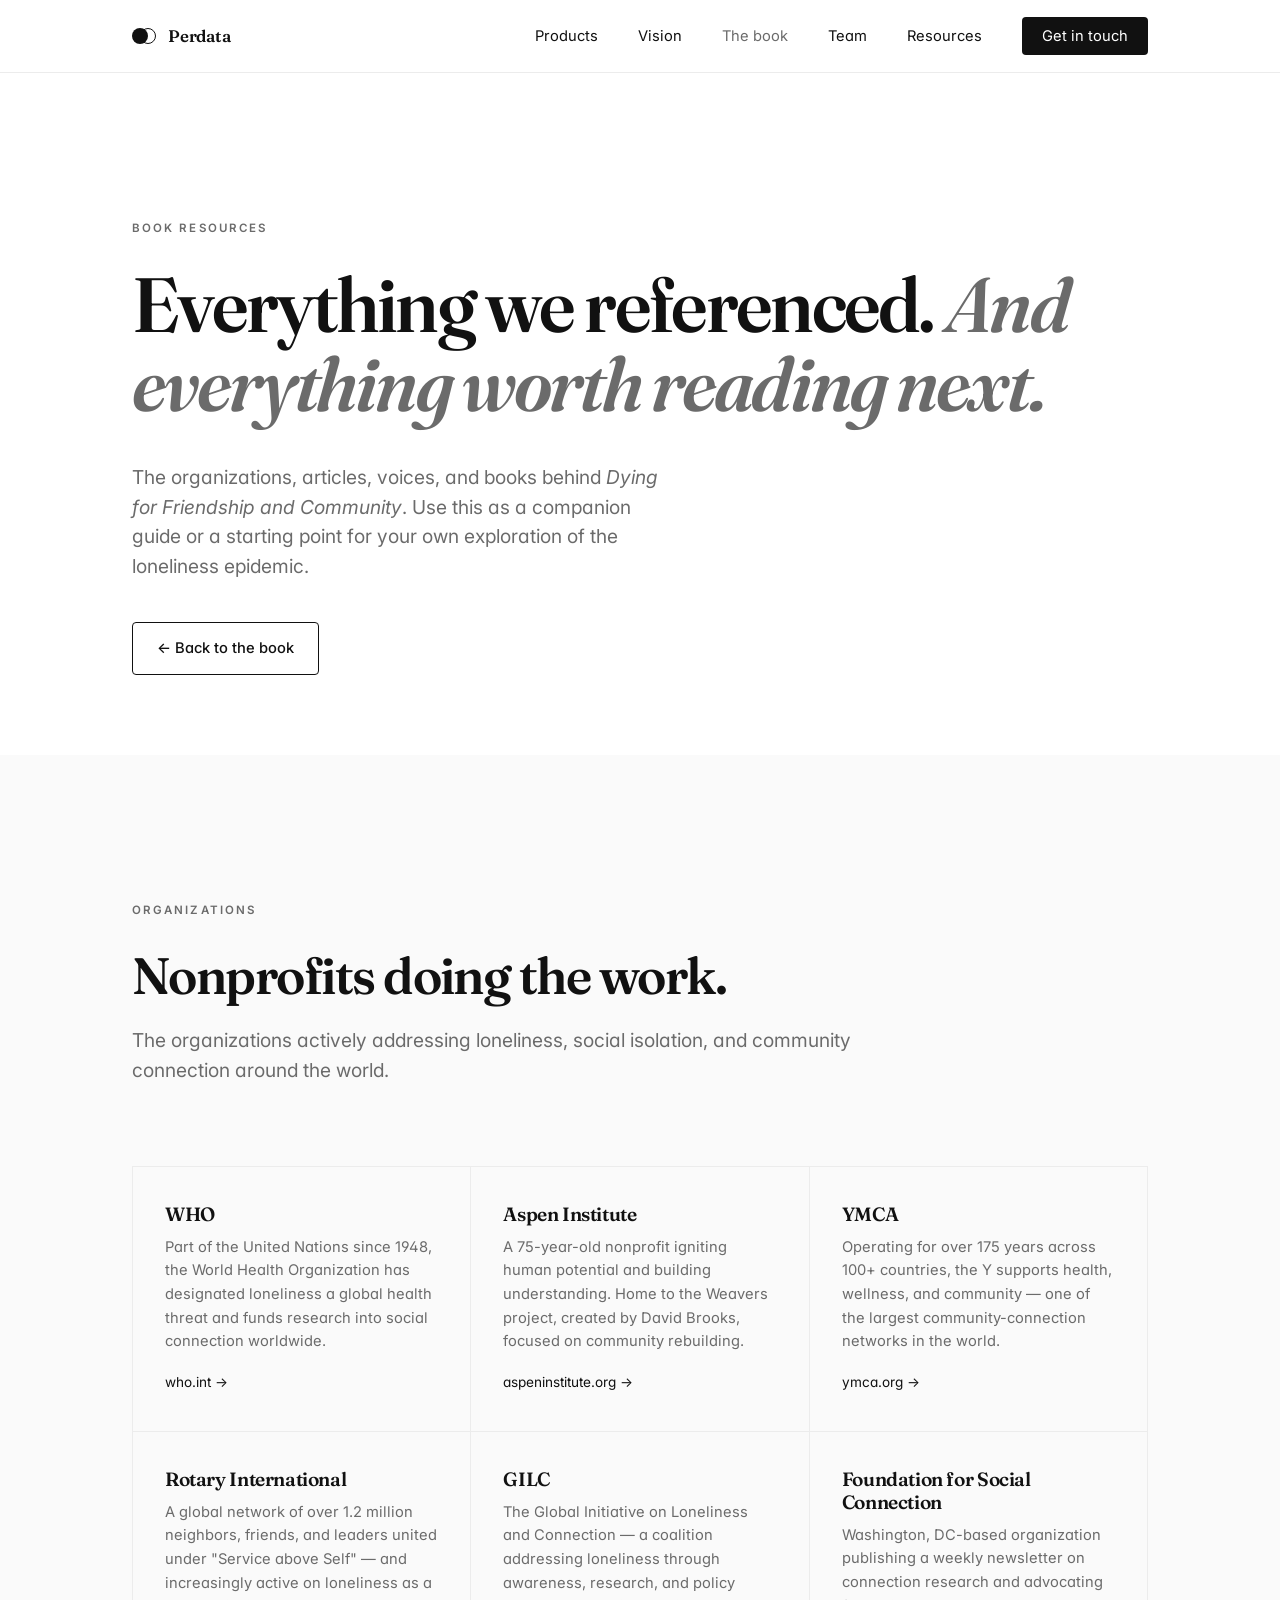
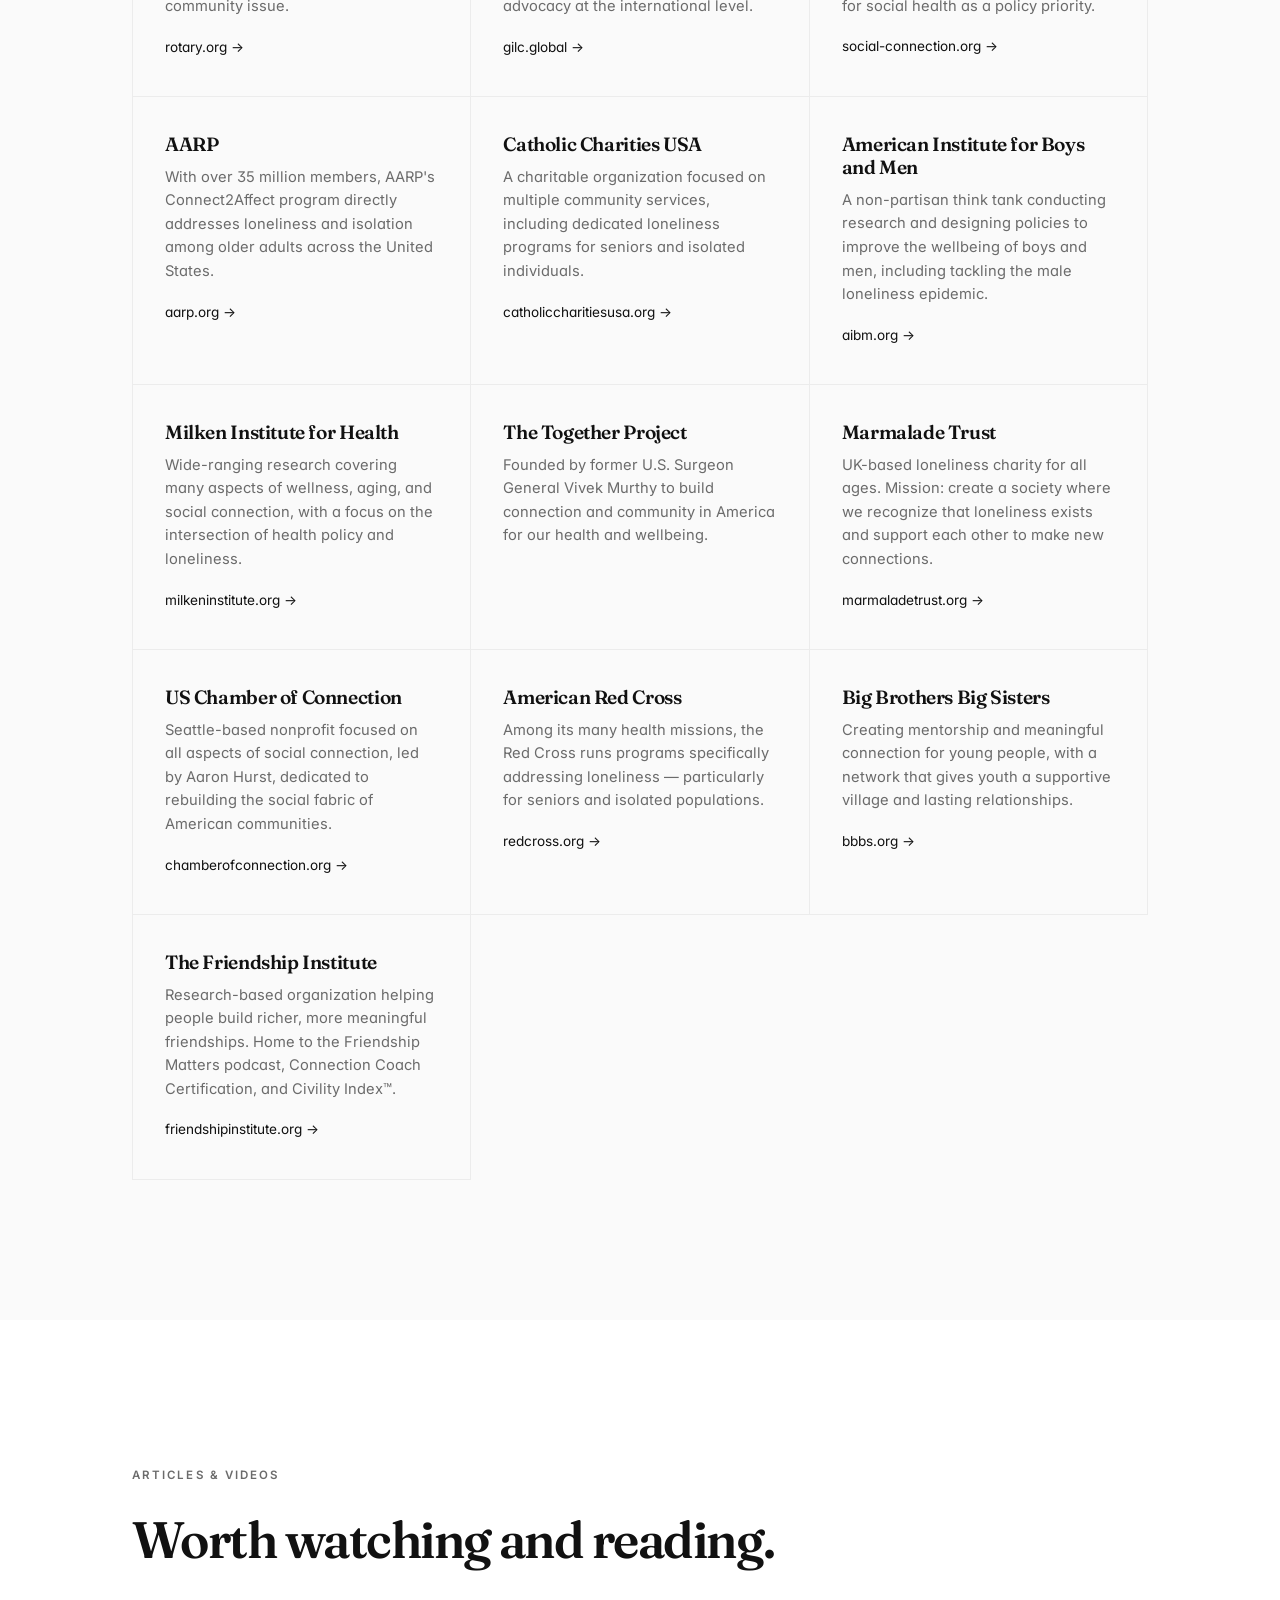
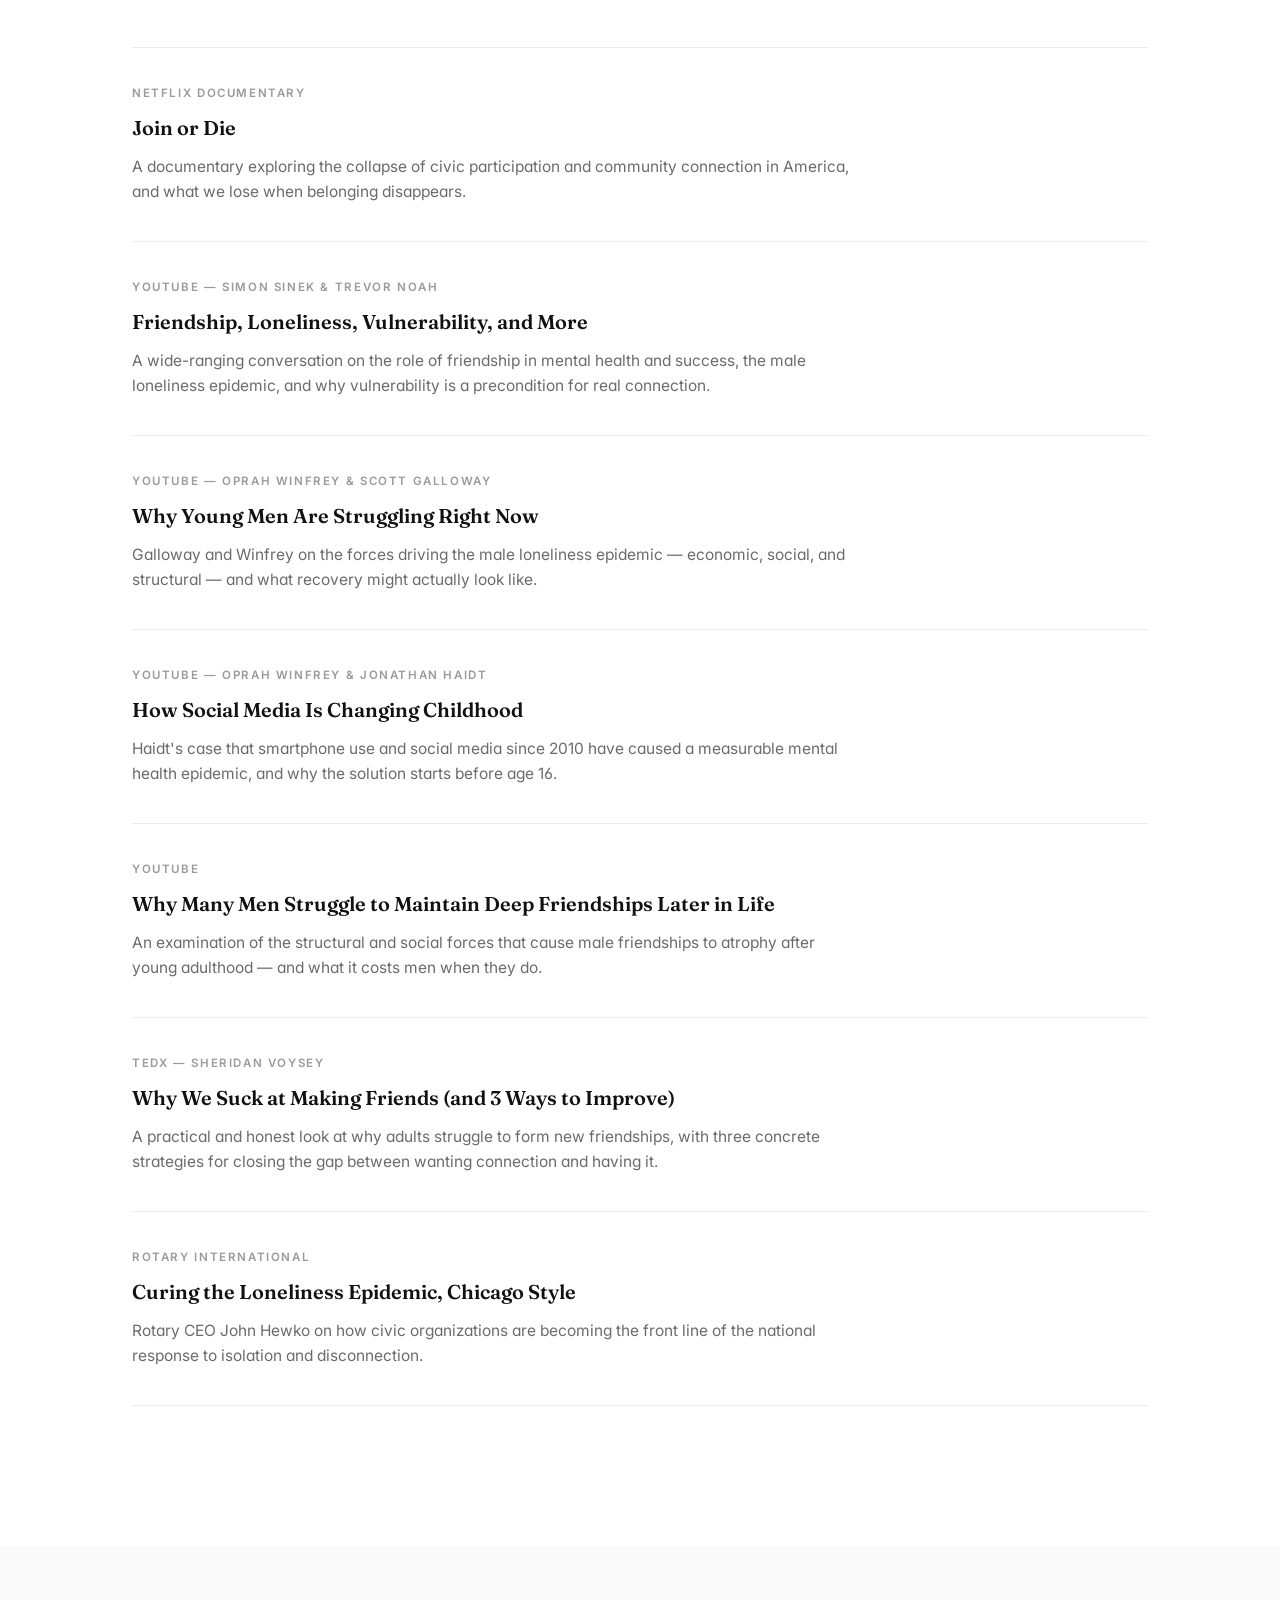
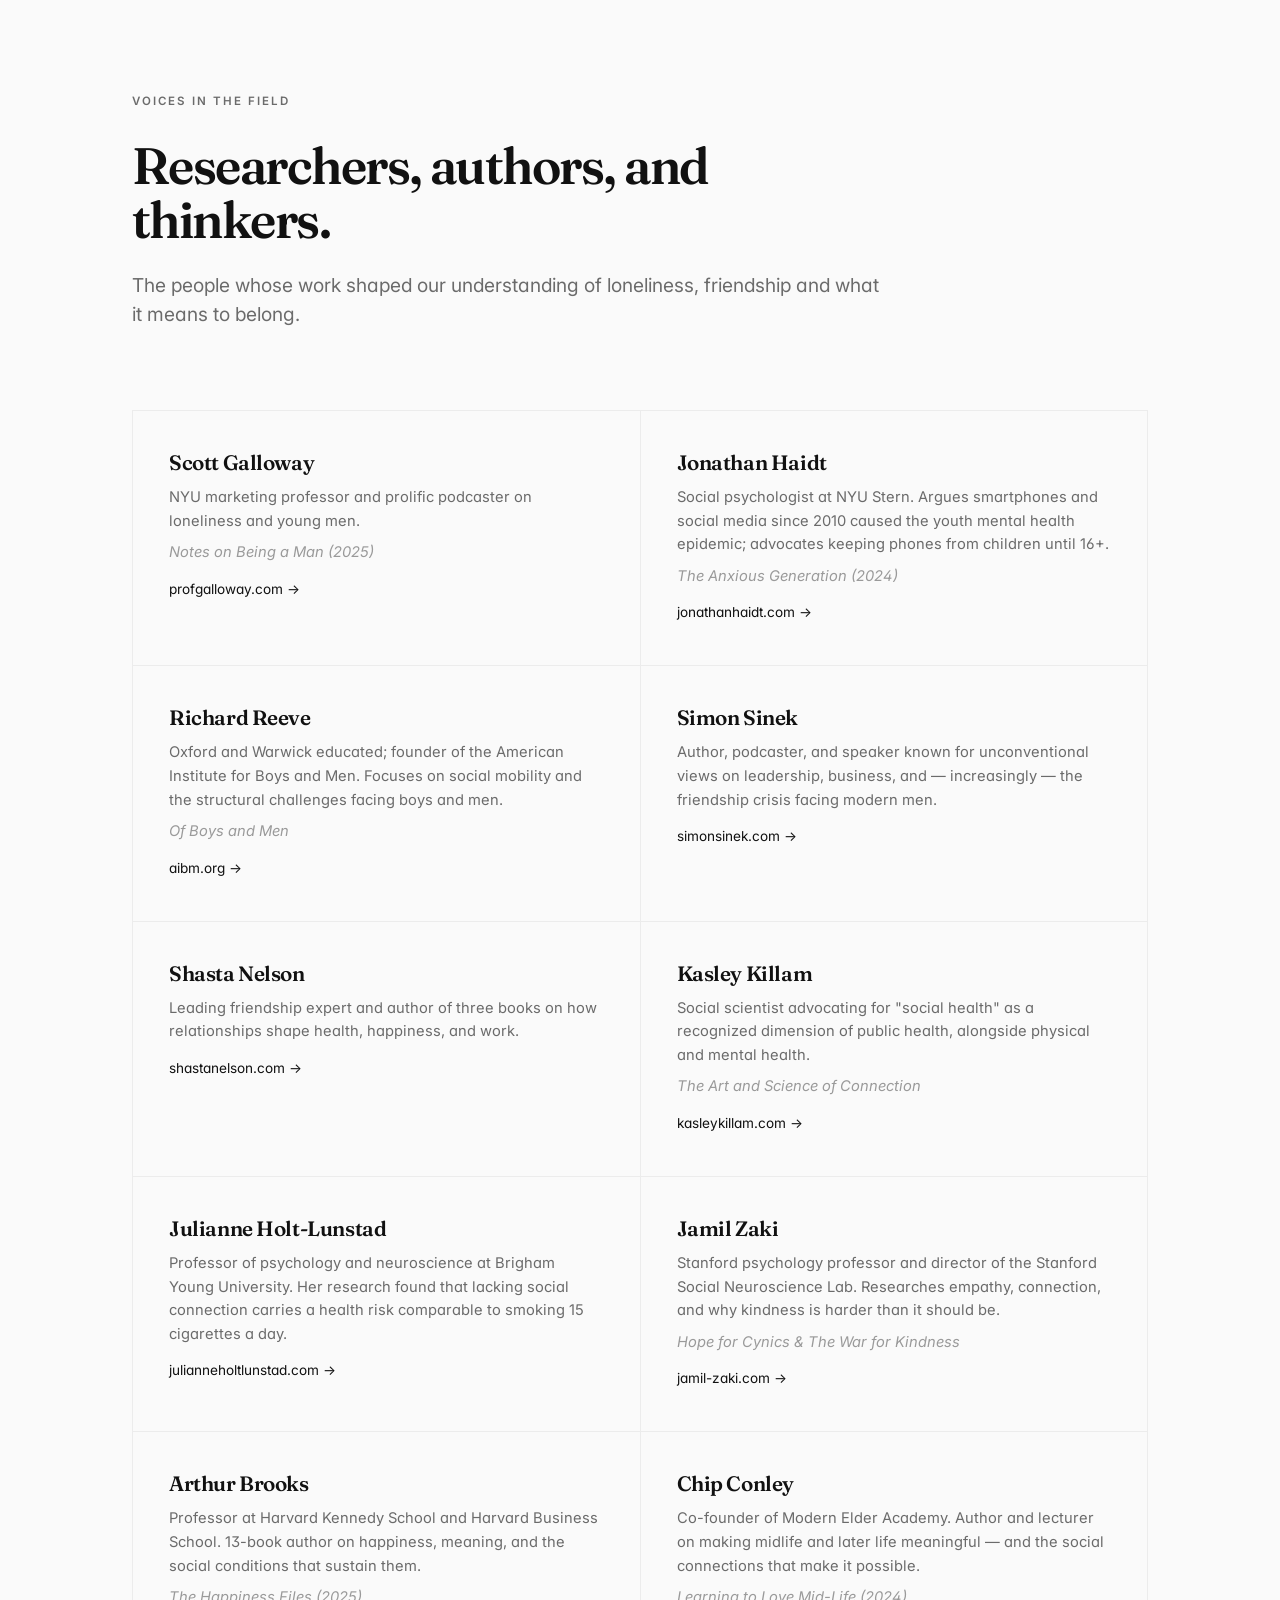
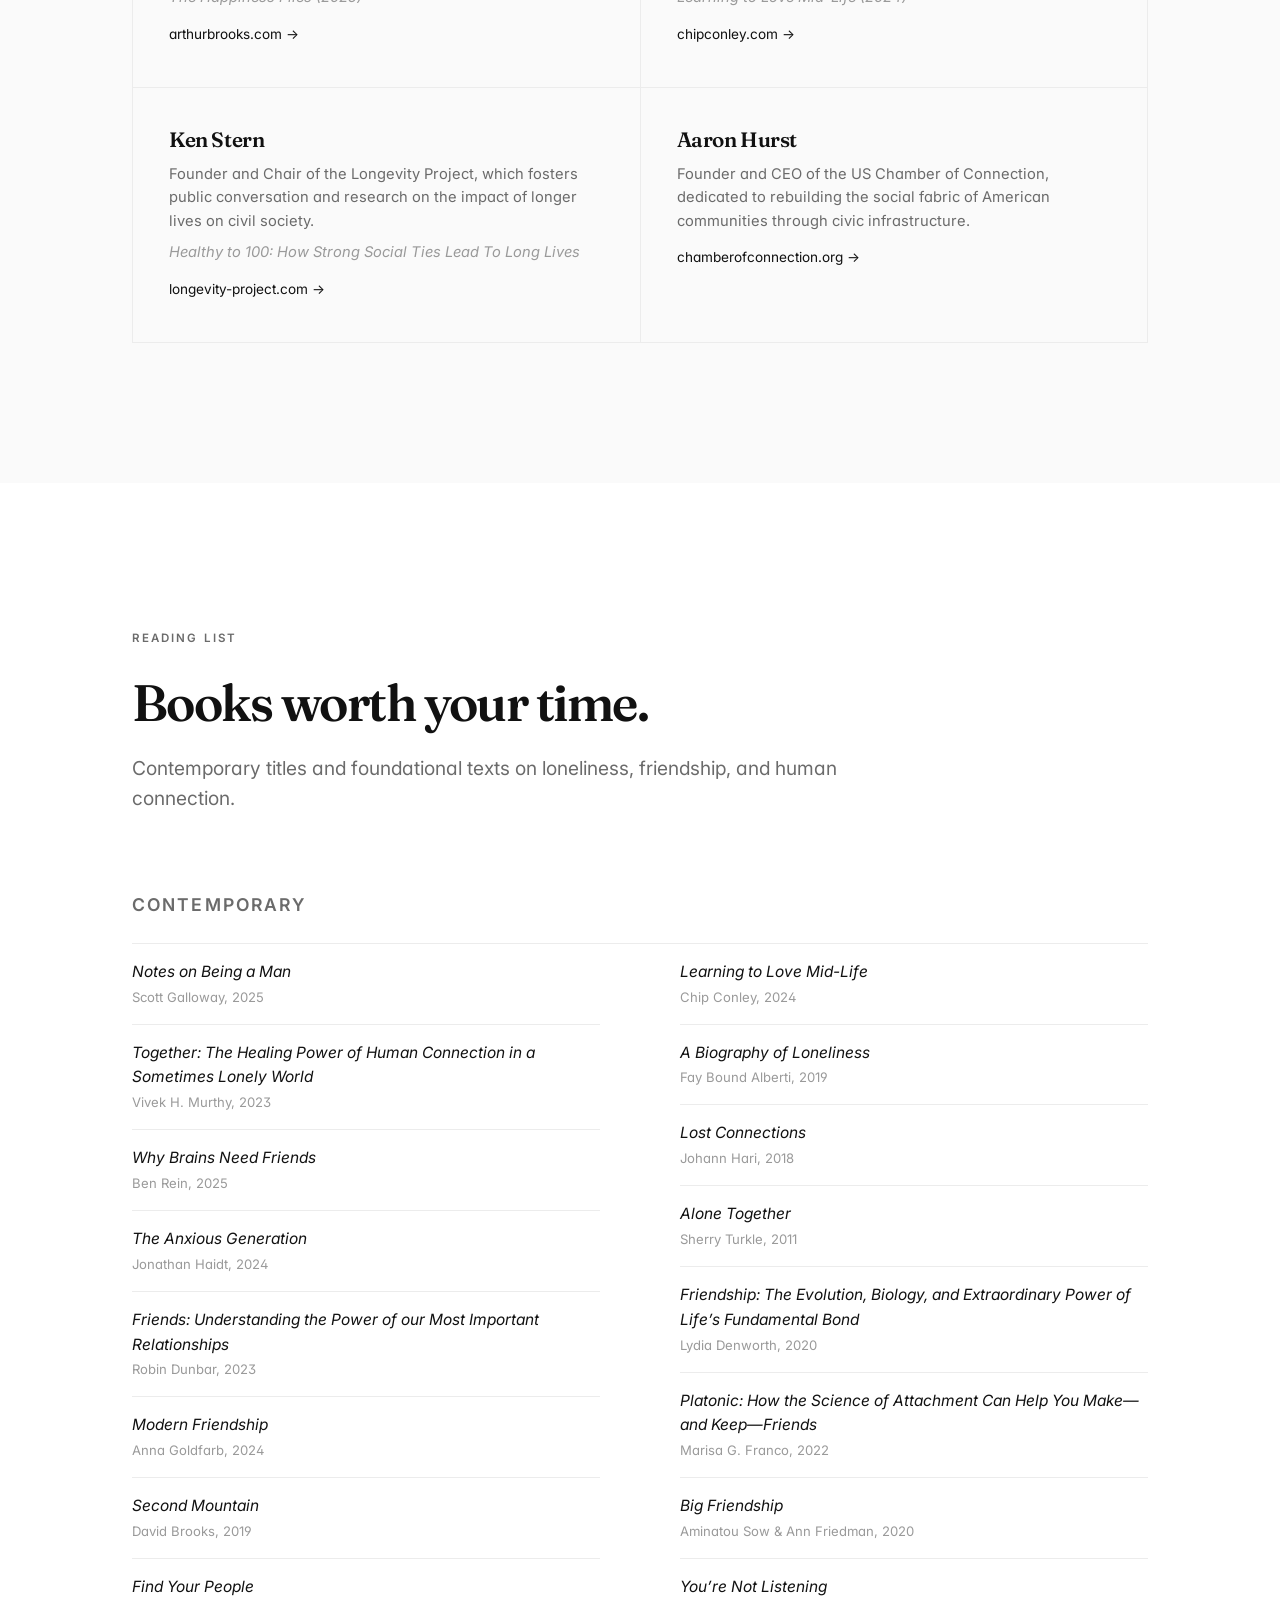
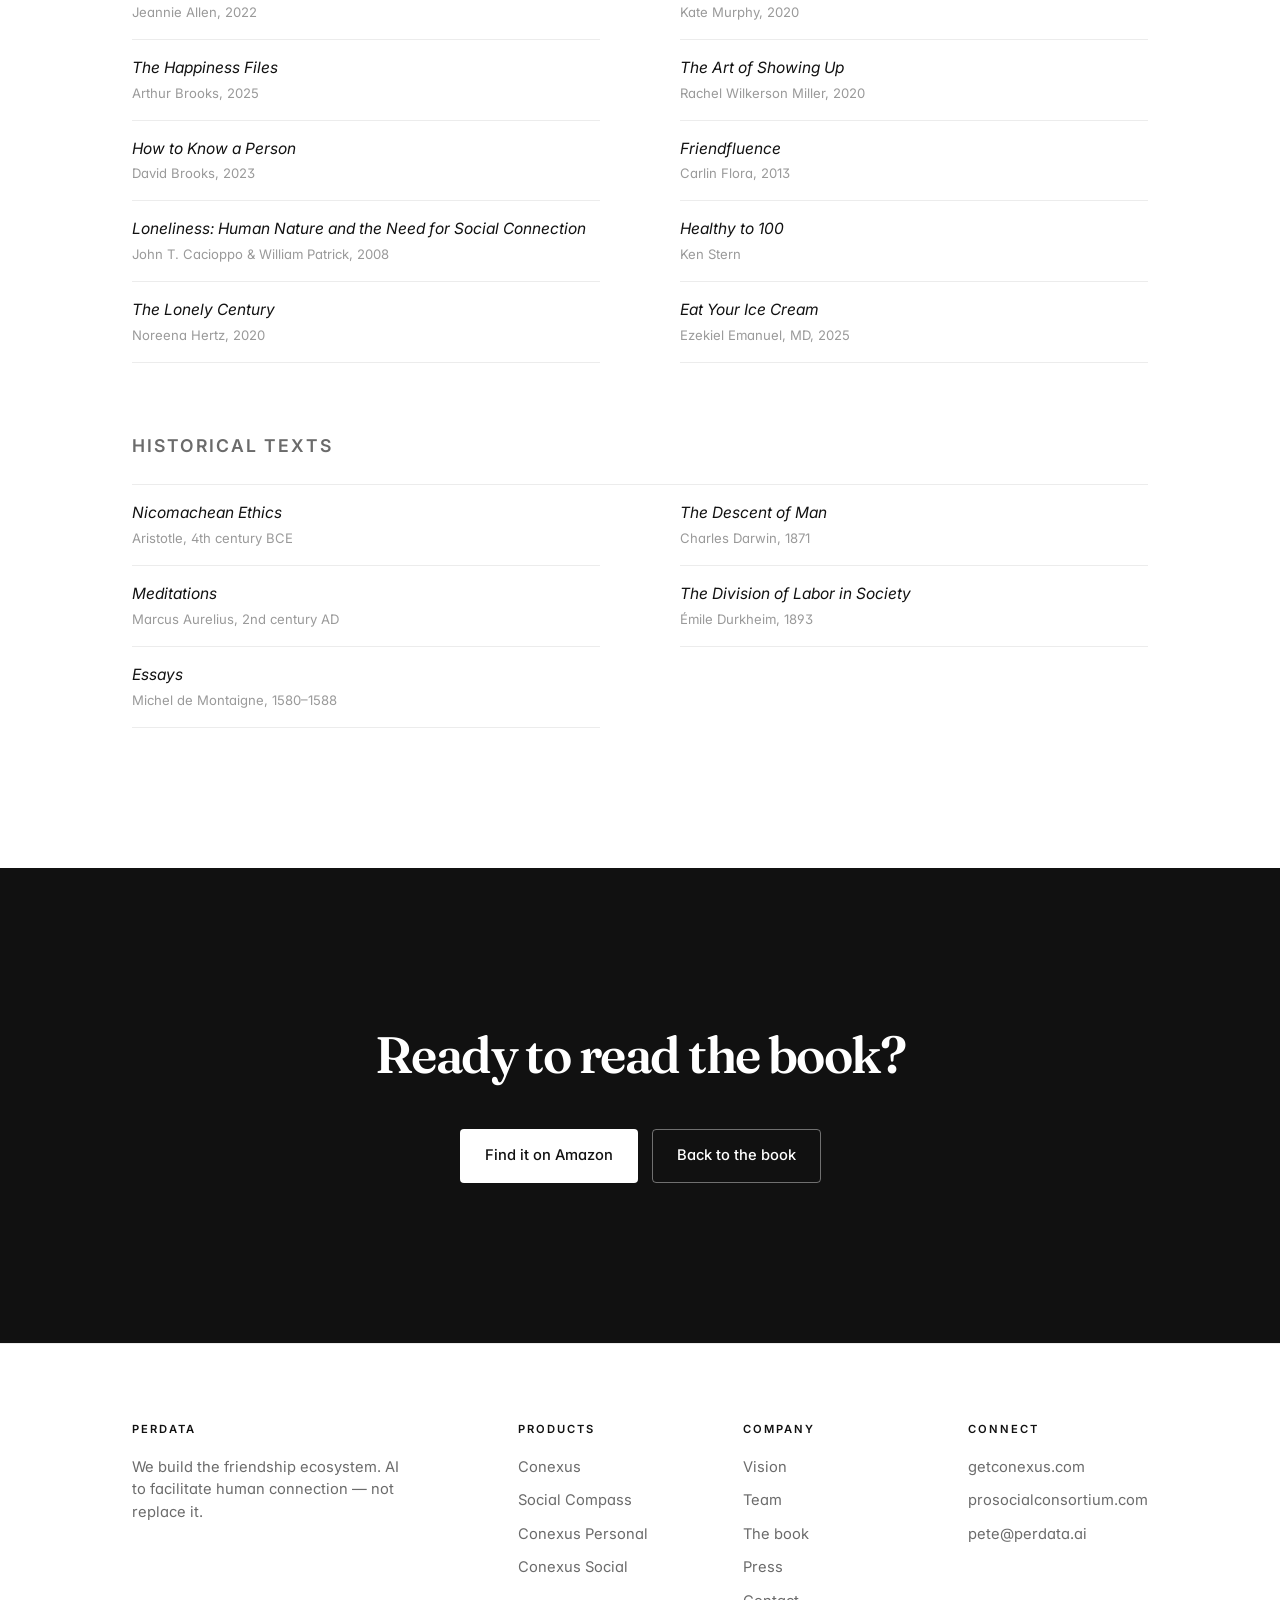
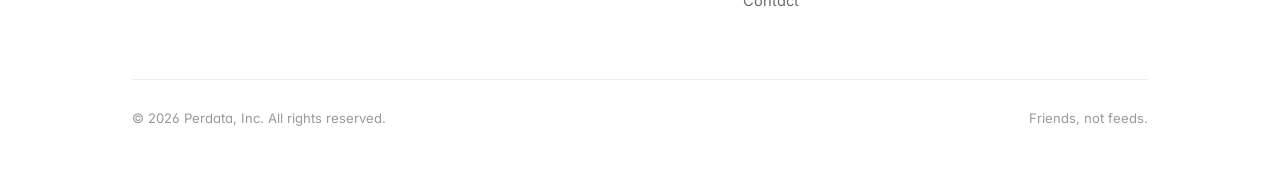
==== commit 8fb98a6b: "favicon" ====
--- a/book-resources.html
+++ b/book-resources.html
@@ -8,6 +8,7 @@
 <link rel="preconnect" href="https://fonts.googleapis.com">
 <link rel="preconnect" href="https://fonts.gstatic.com" crossorigin>
 <link href="https://fonts.googleapis.com/css2?family=Fraunces:ital,opsz,wght@0,9..144,400;0,9..144,500;0,9..144,600;0,9..144,700;1,9..144,400;1,9..144,500&family=Inter:wght@400;500;600&display=swap" rel="stylesheet">
+<link rel="icon" type="image/svg+xml" href="favicon.svg">
 <link rel="stylesheet" href="styles.css" />
 </head>
 <body>
@@ -226,7 +227,7 @@
     <div class="section-head">
       <span class="eyebrow">Voices in the field</span>
       <h2>Researchers, authors, and thinkers.</h2>
-      <p>The people whose work shaped our understanding of loneliness, friendship, and what it means to belong.</p>
+      <p>The people whose work shaped our understanding of loneliness, friendship and what it means to belong.</p>
     </div>
     <div class="pundit-grid">
 
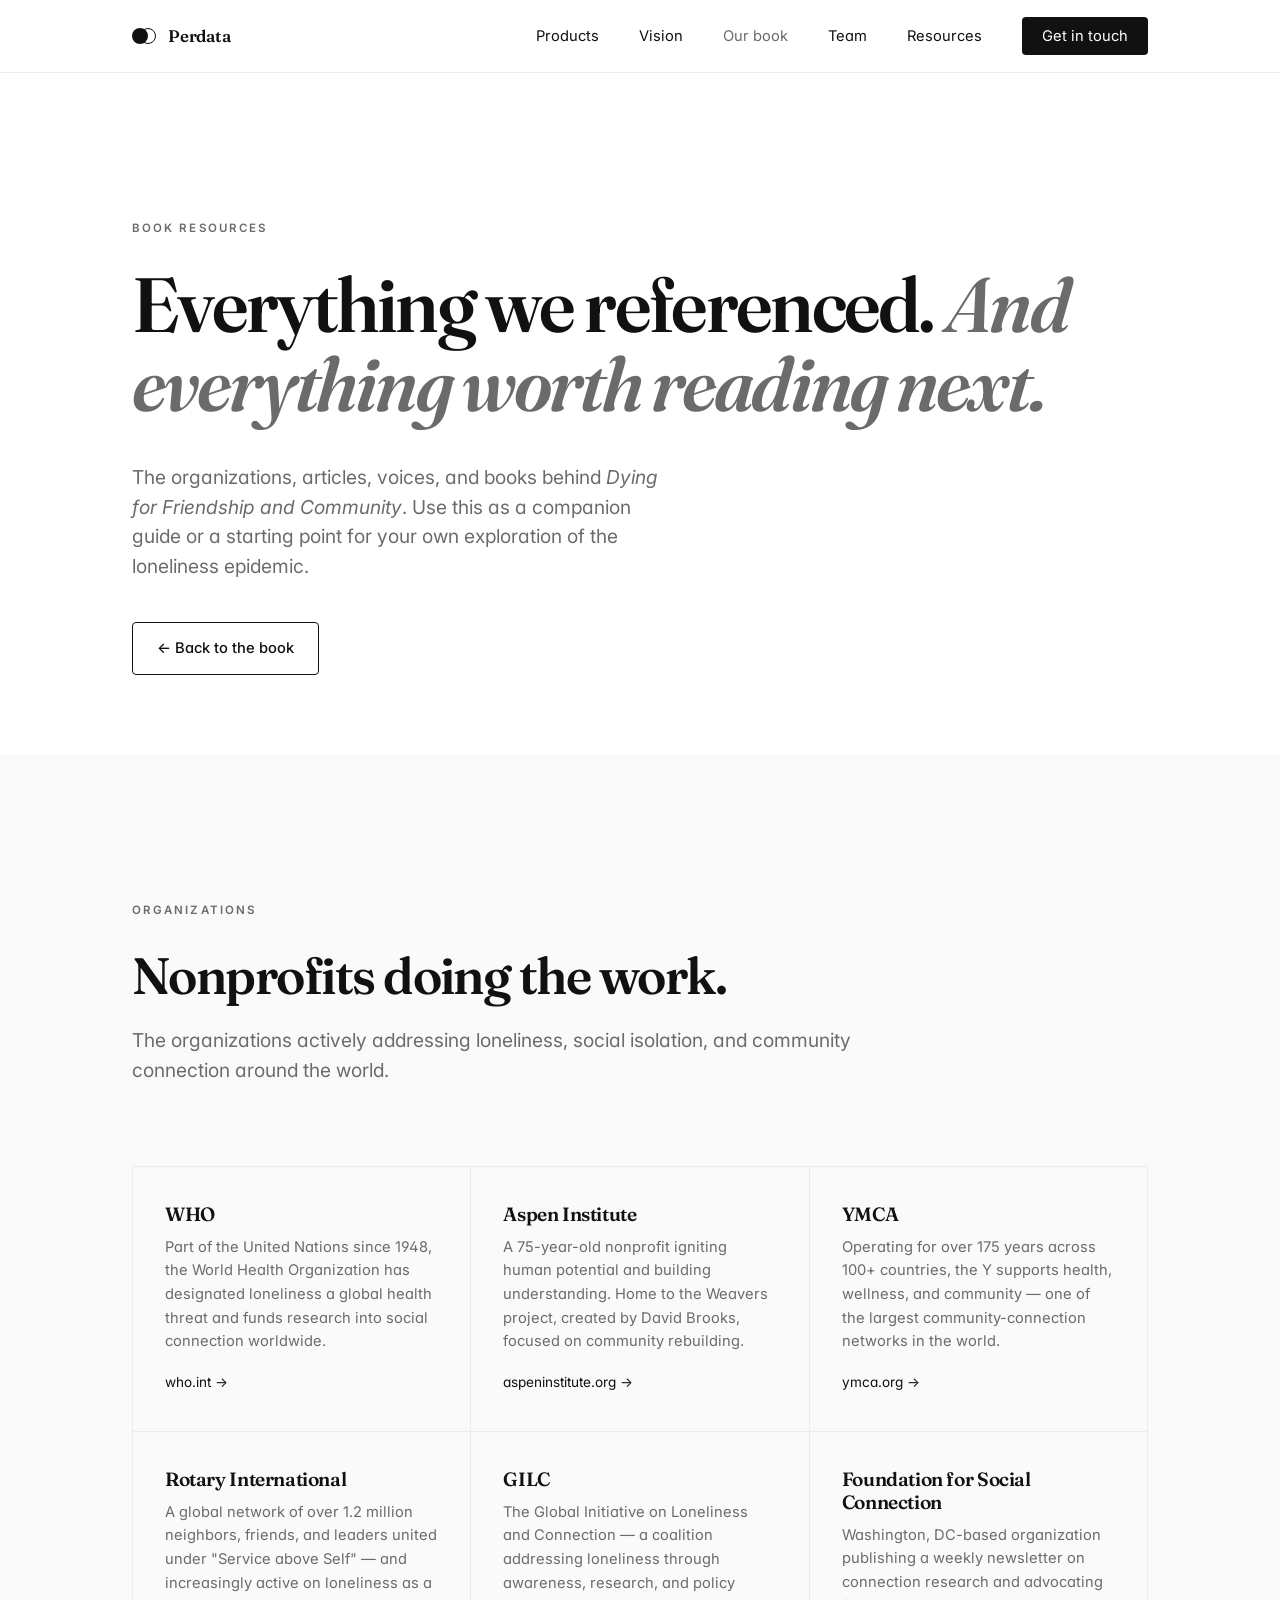
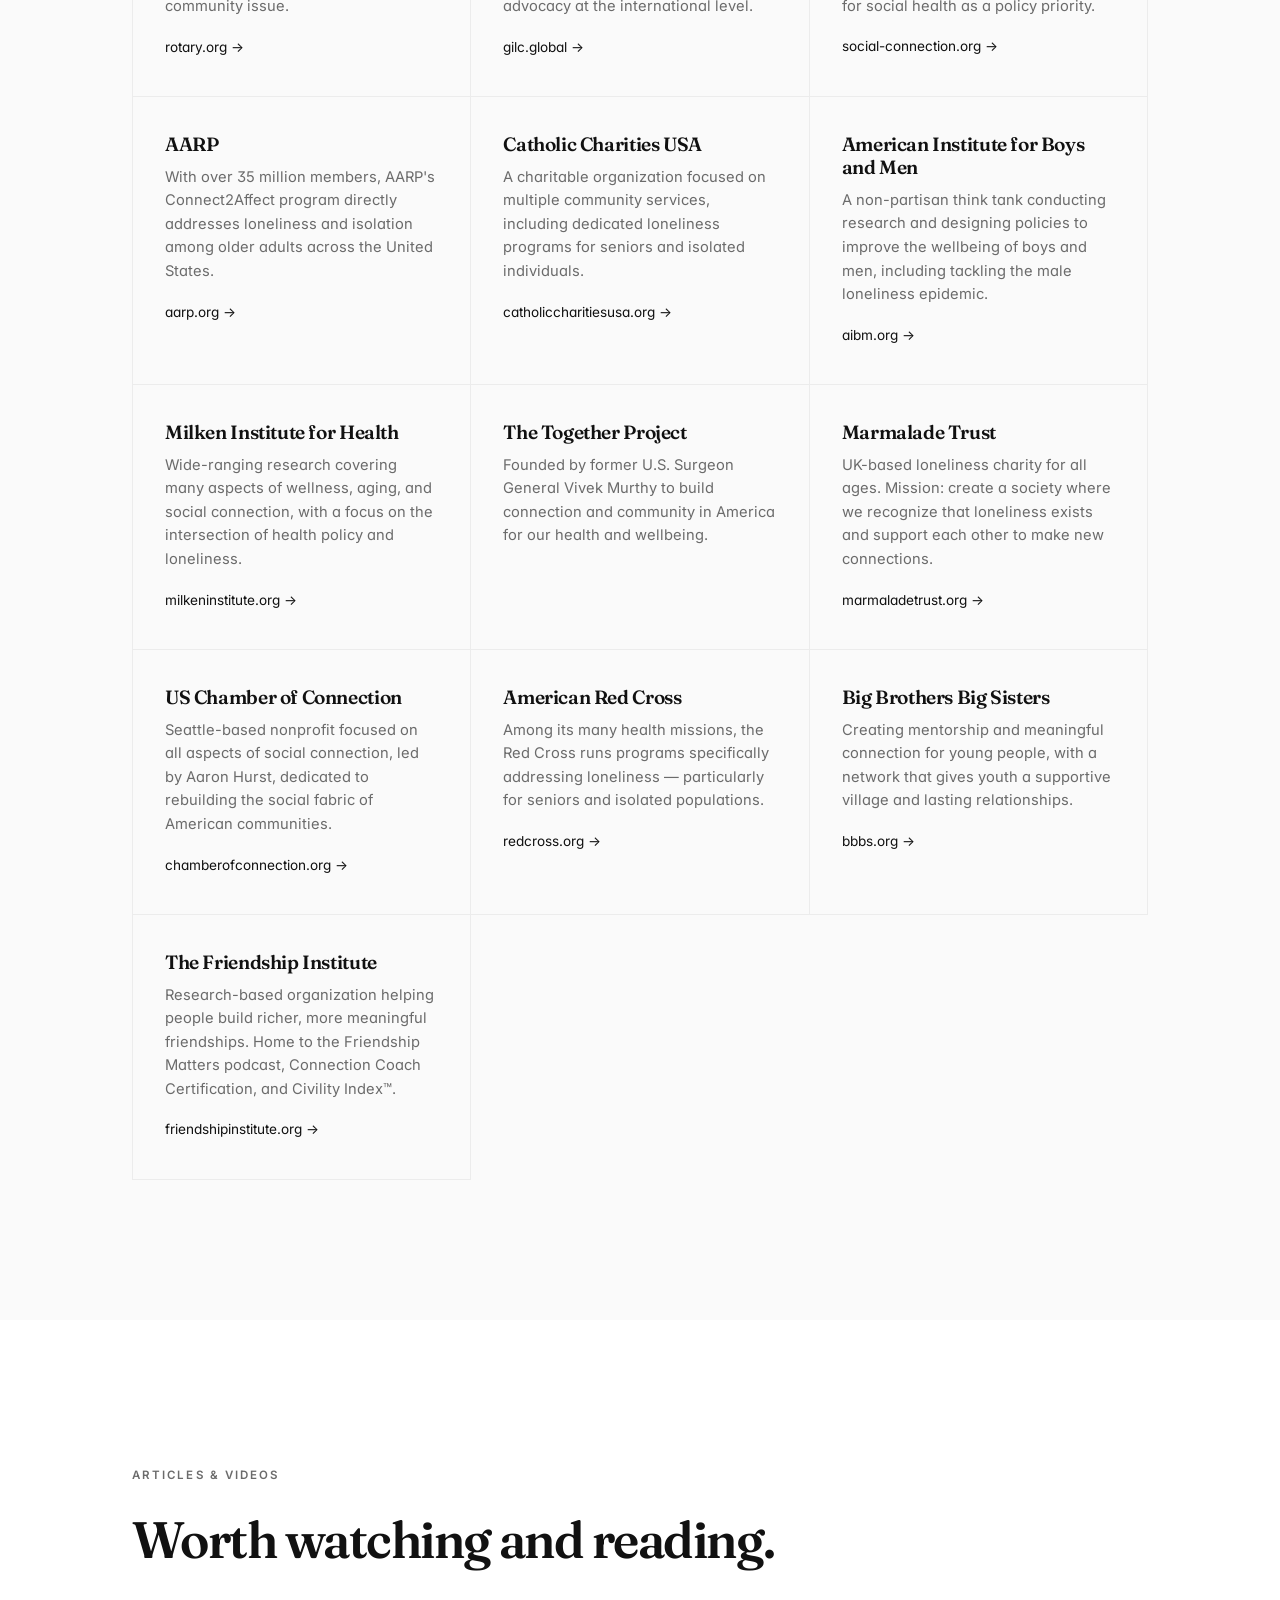
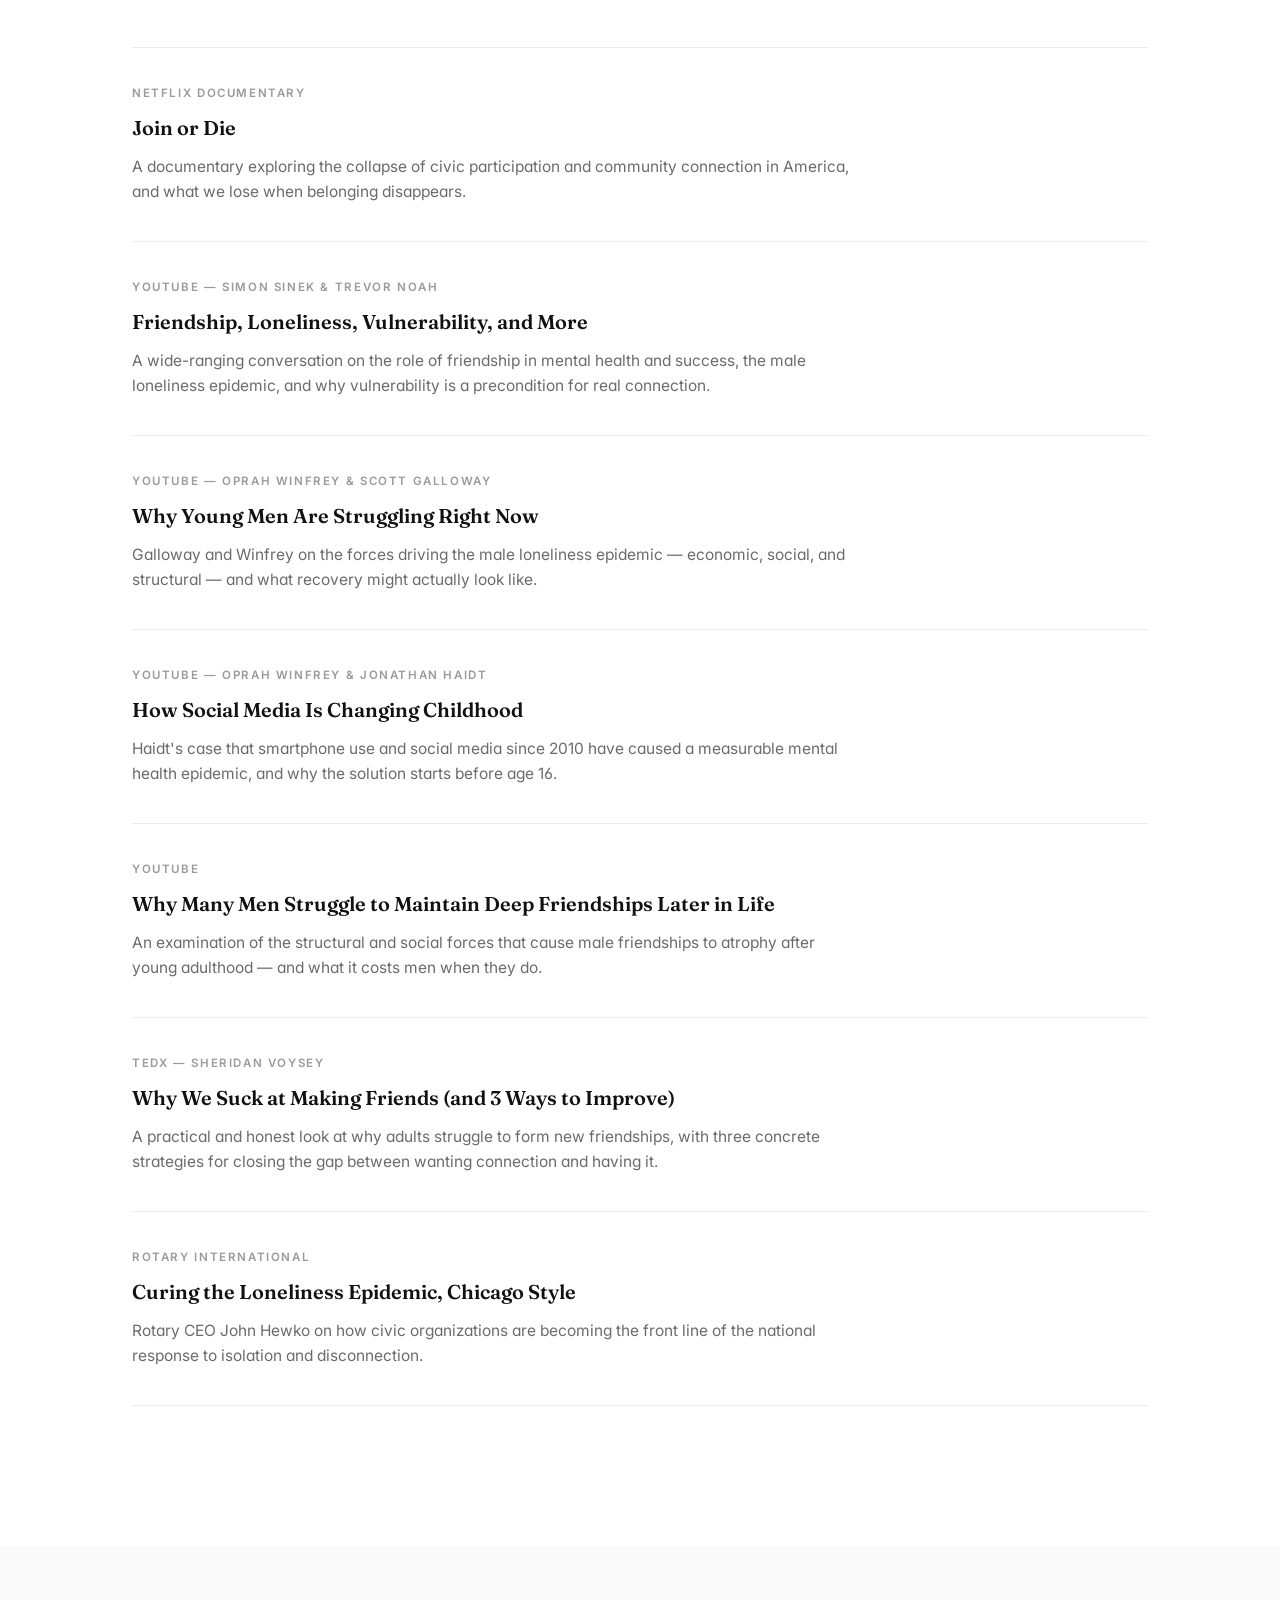
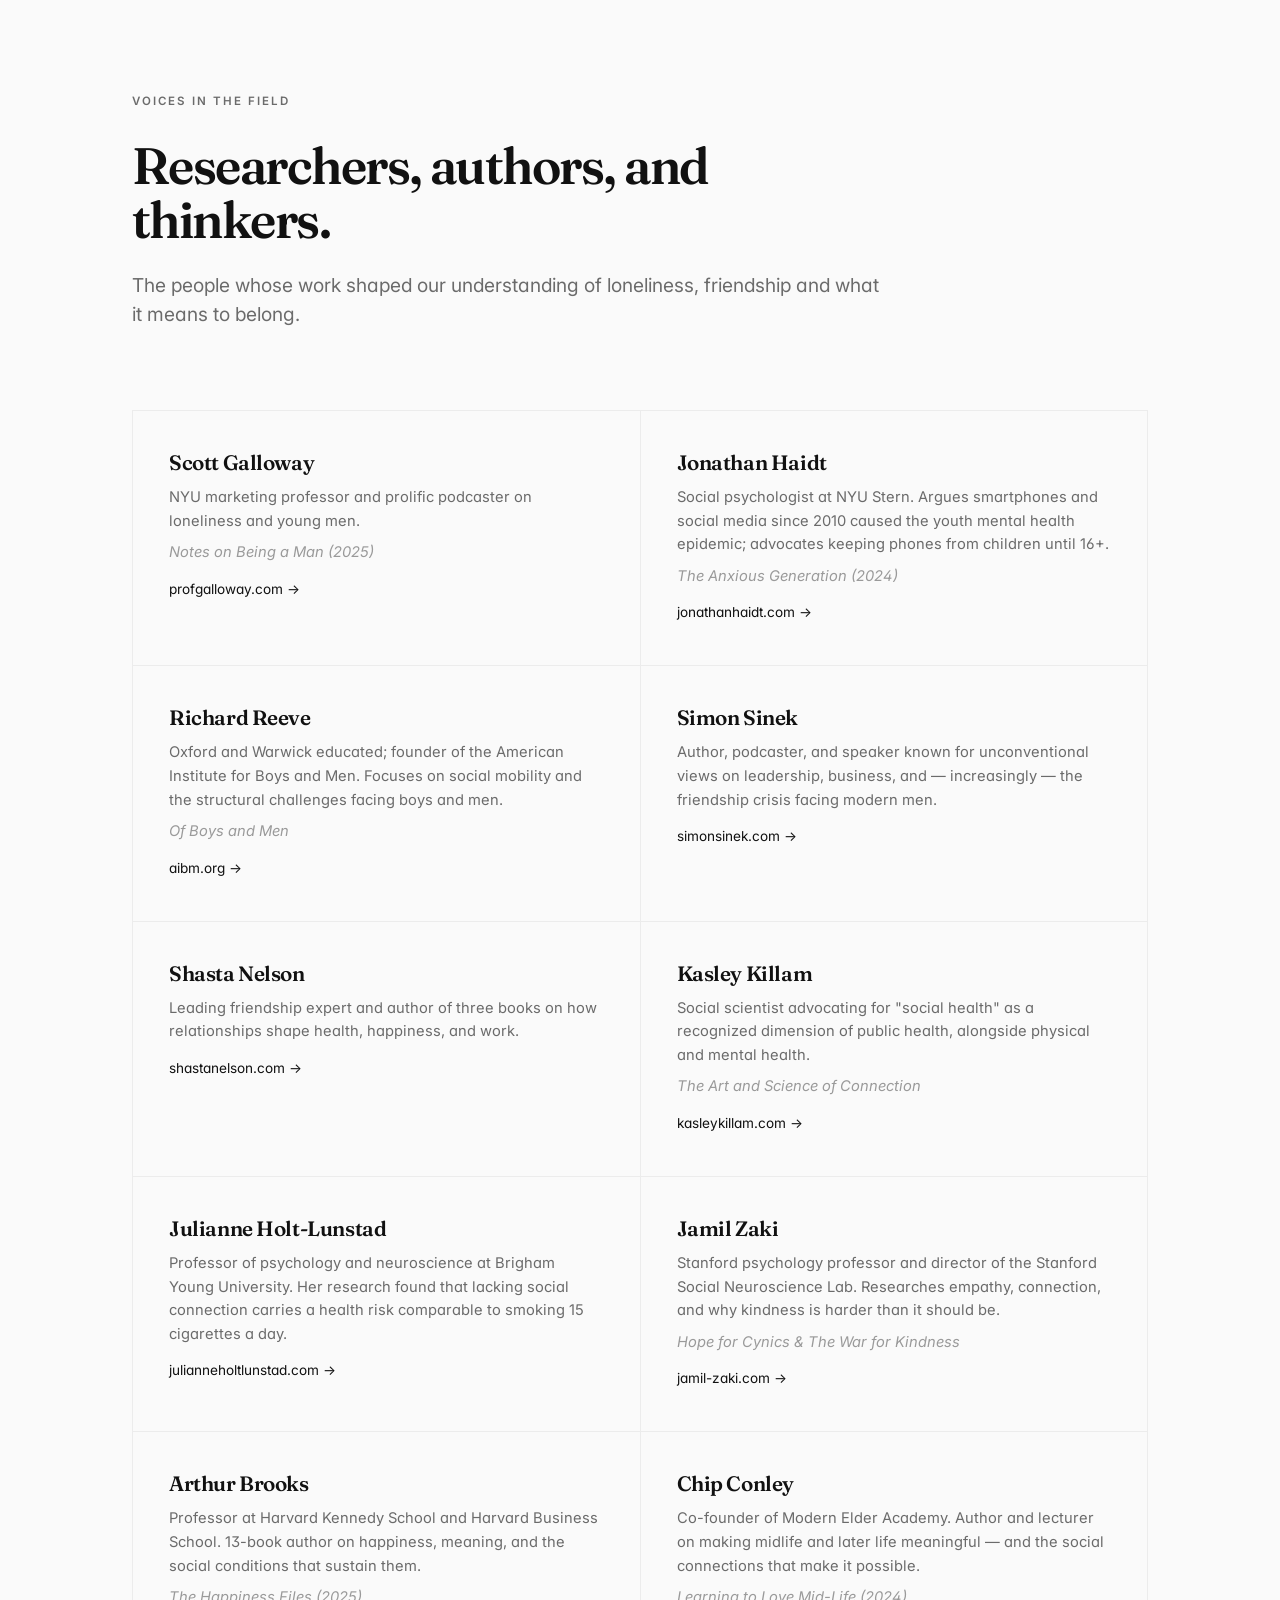
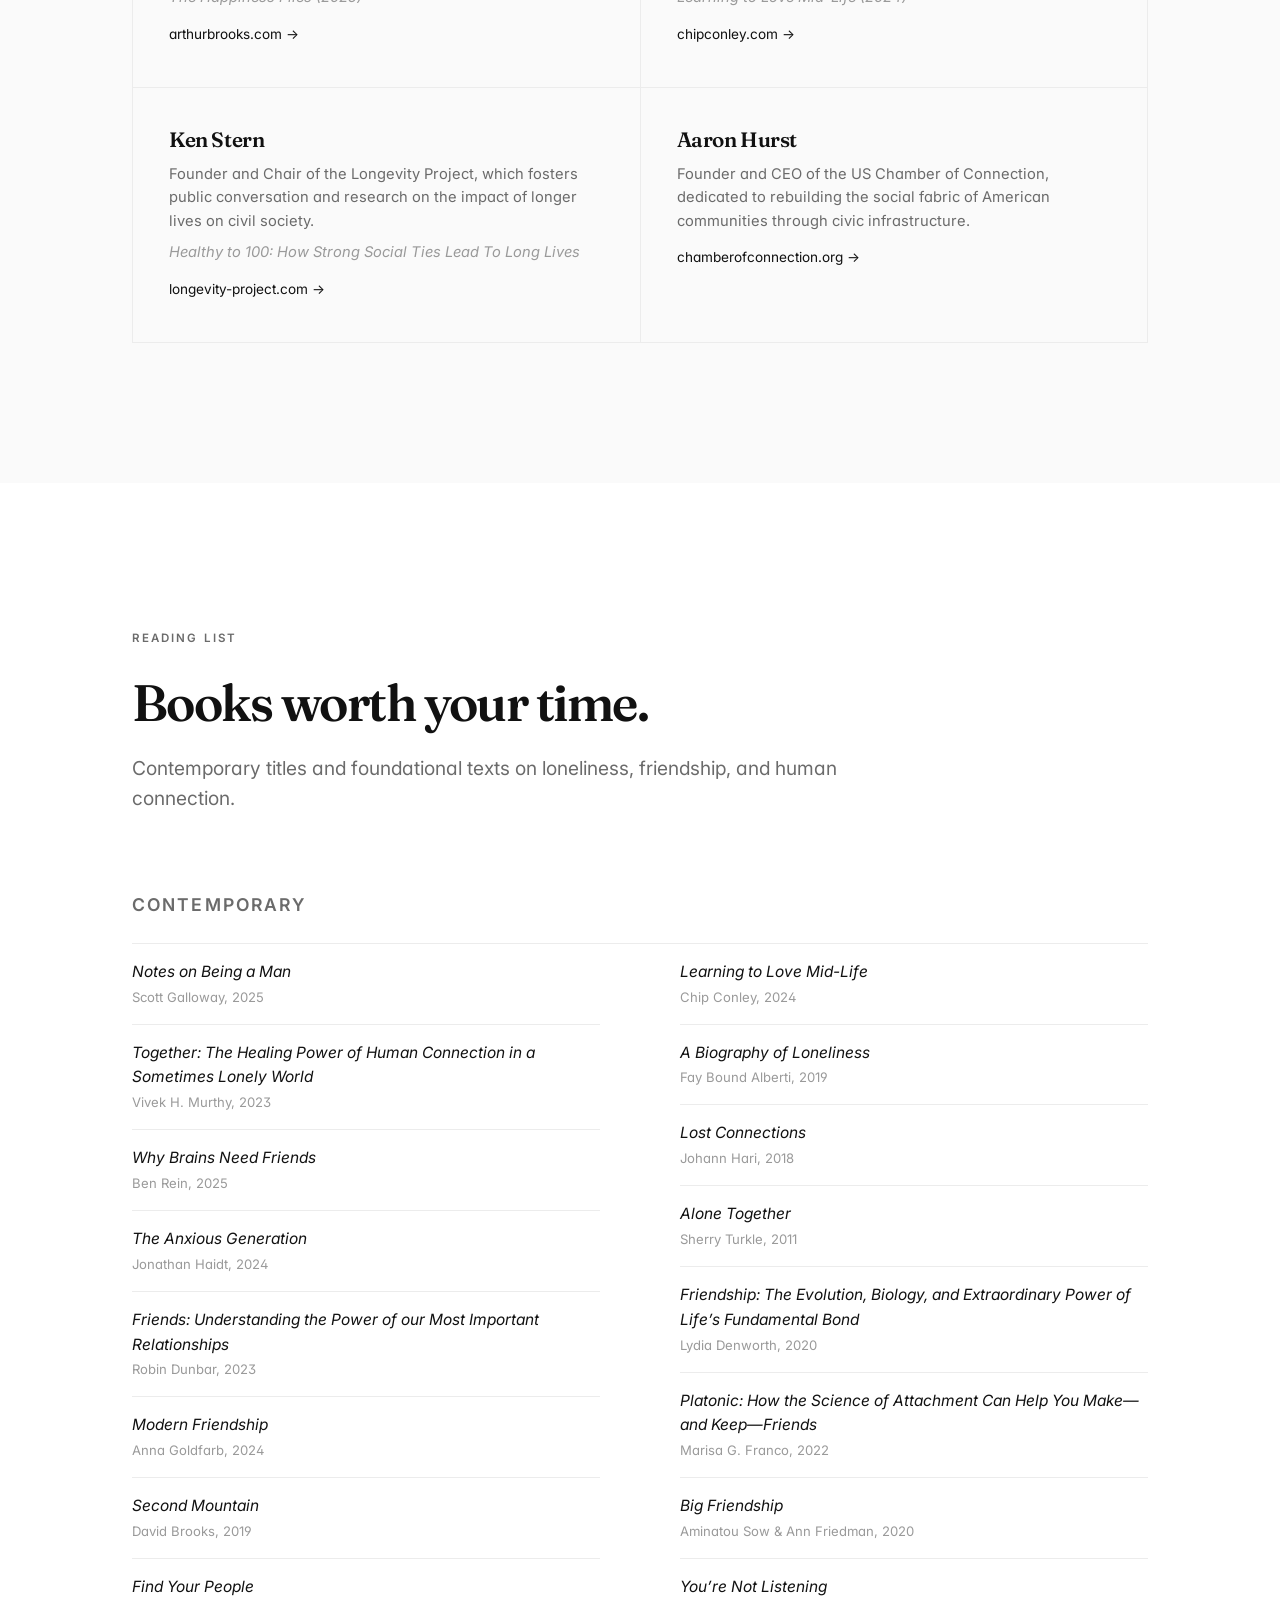
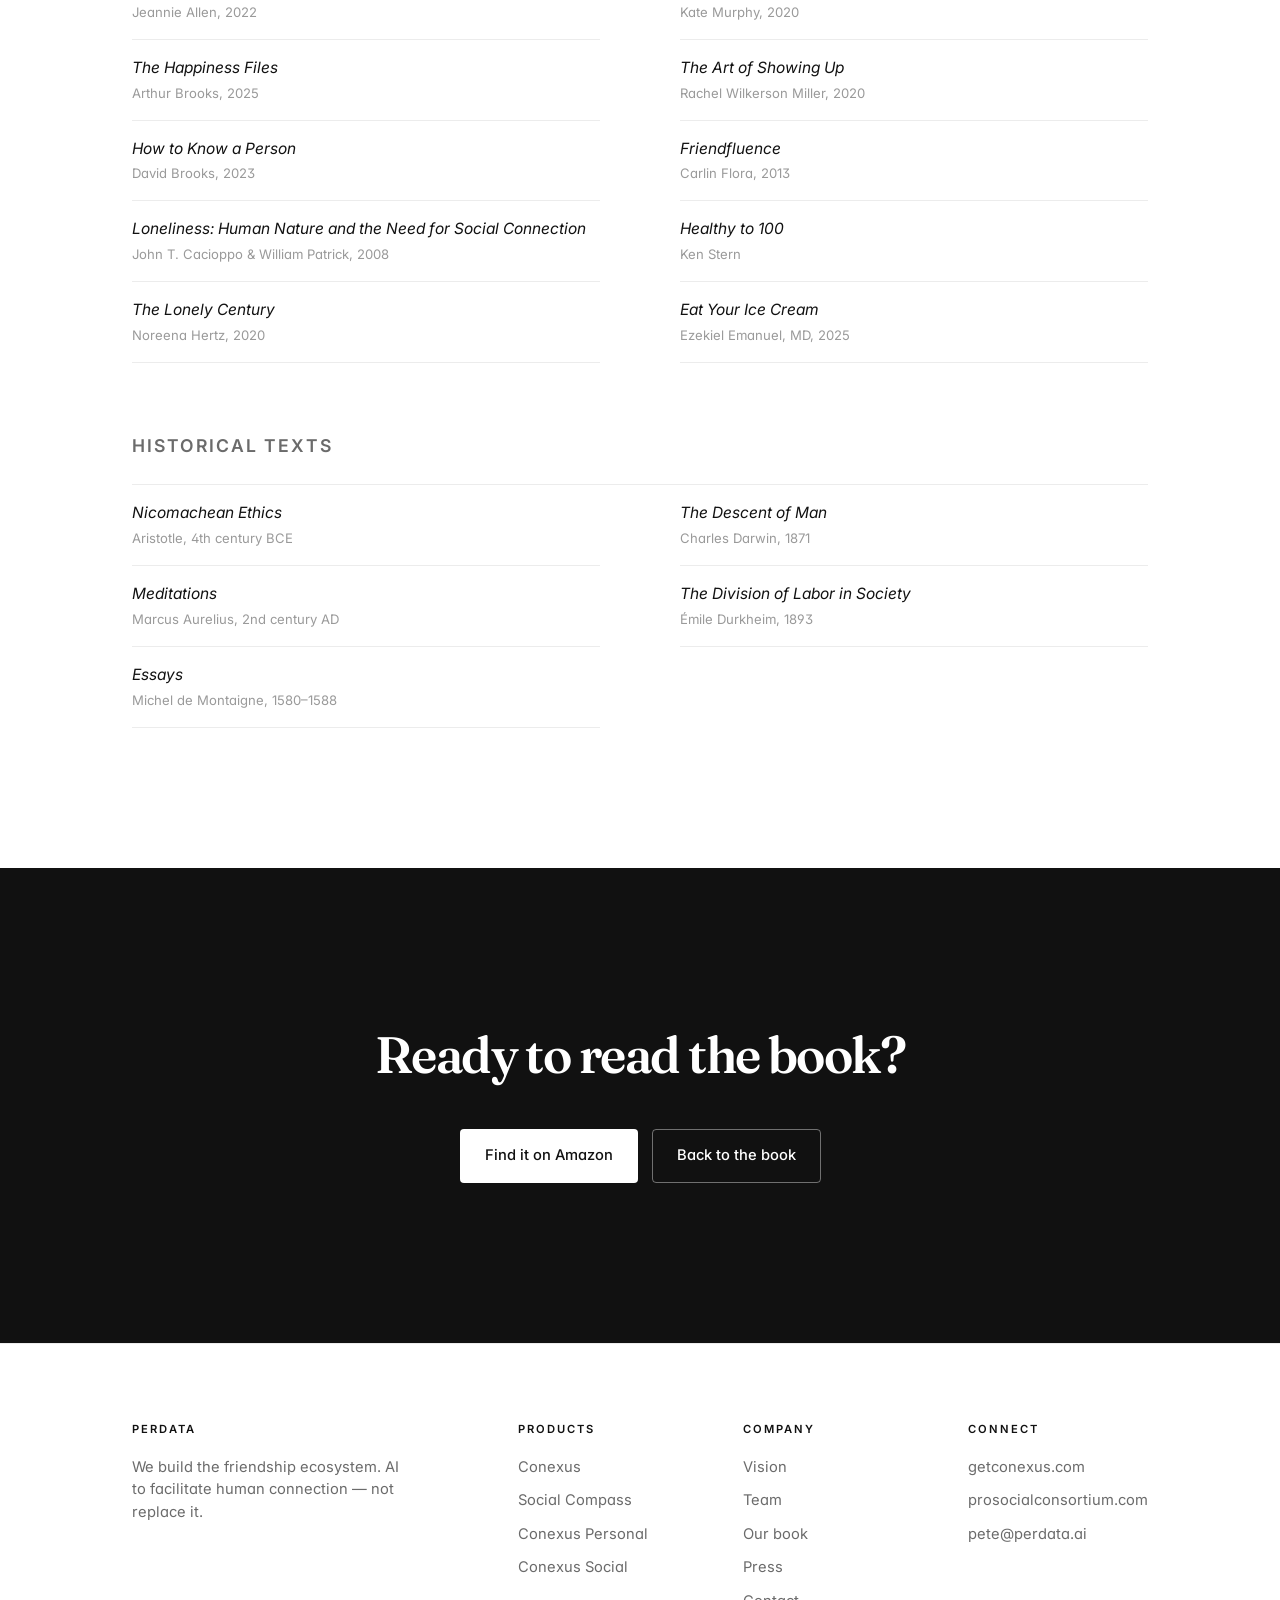
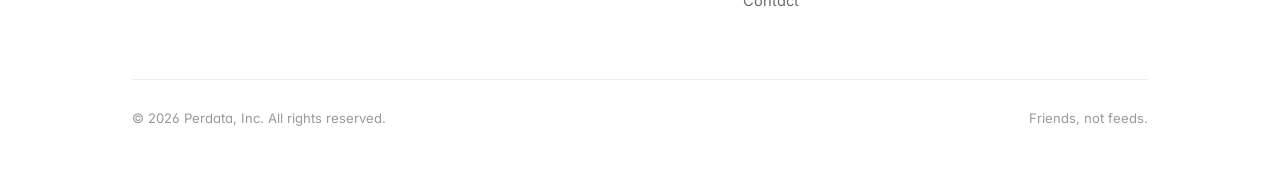
==== commit 4db3175e: "investor page" ====
--- a/book-resources.html
+++ b/book-resources.html
@@ -22,7 +22,7 @@
     <ul class="nav-links" id="navLinks">
       <li><a href="products.html">Products</a></li>
       <li><a href="vision.html">Vision</a></li>
-      <li><a href="book.html" class="active">The book</a></li>
+      <li><a href="book.html" class="active">Our book</a></li>
       <li><a href="team.html">Team</a></li>
       <li><a href="resources.html">Resources</a></li>
       <li><a href="contact.html" class="nav-cta">Get in touch</a></li>
@@ -394,7 +394,7 @@
         <h4>Company</h4>
         <a href="vision.html">Vision</a>
         <a href="team.html">Team</a>
-        <a href="book.html">The book</a>
+        <a href="book.html">Our book</a>
         <a href="press.html">Press</a>
         <a href="contact.html">Contact</a>
       </div>
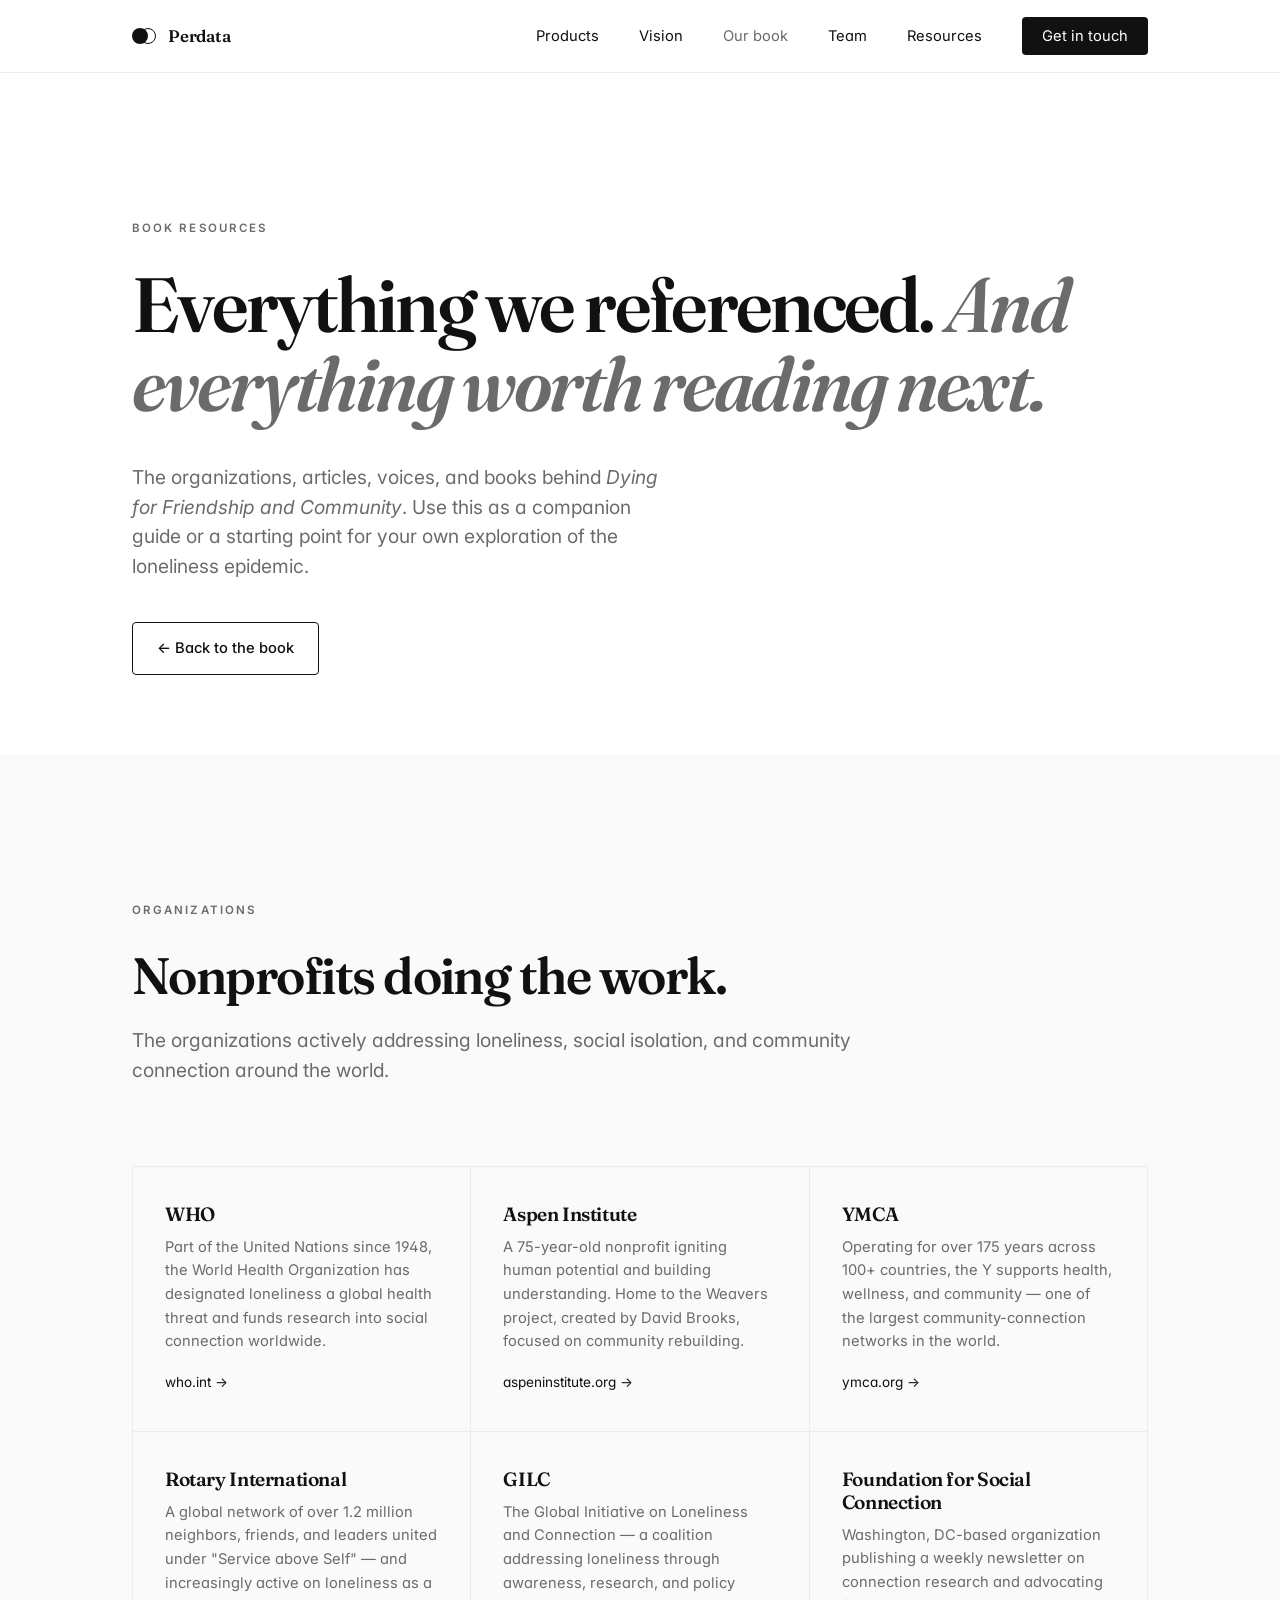
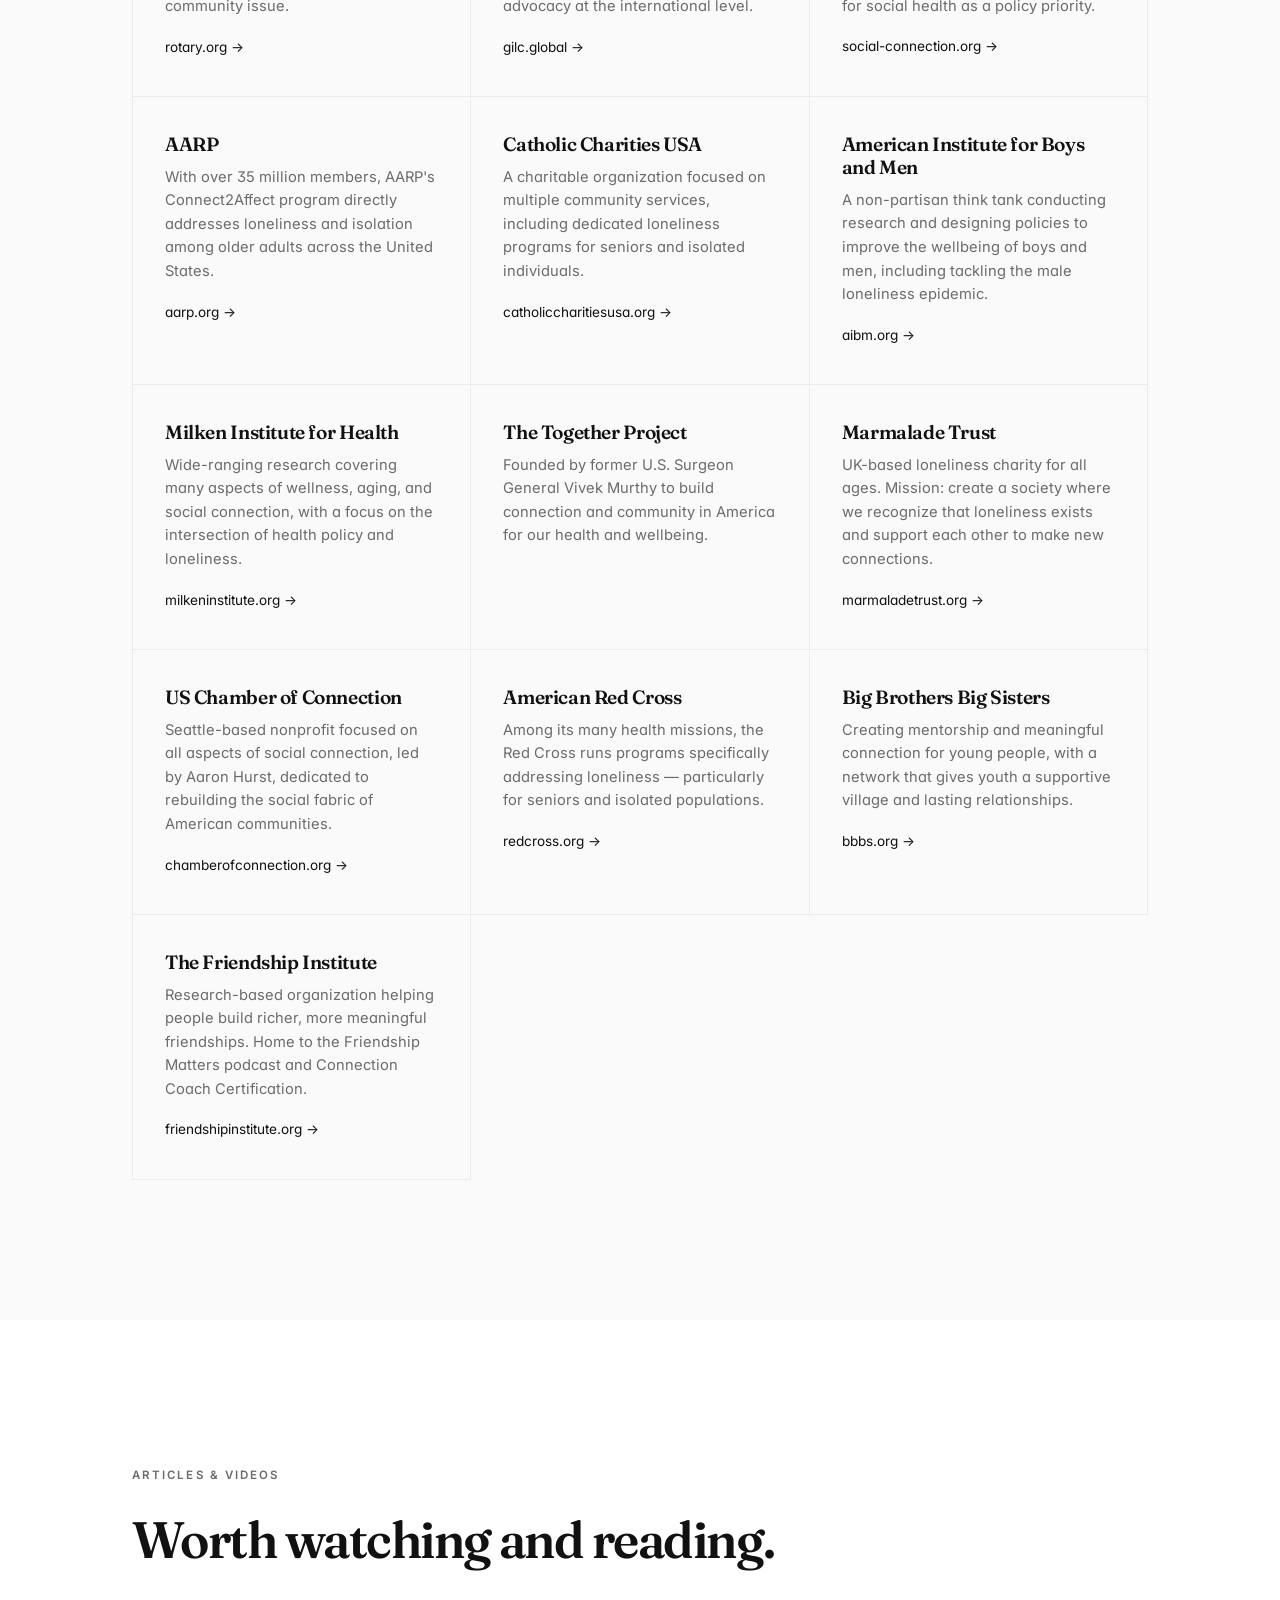
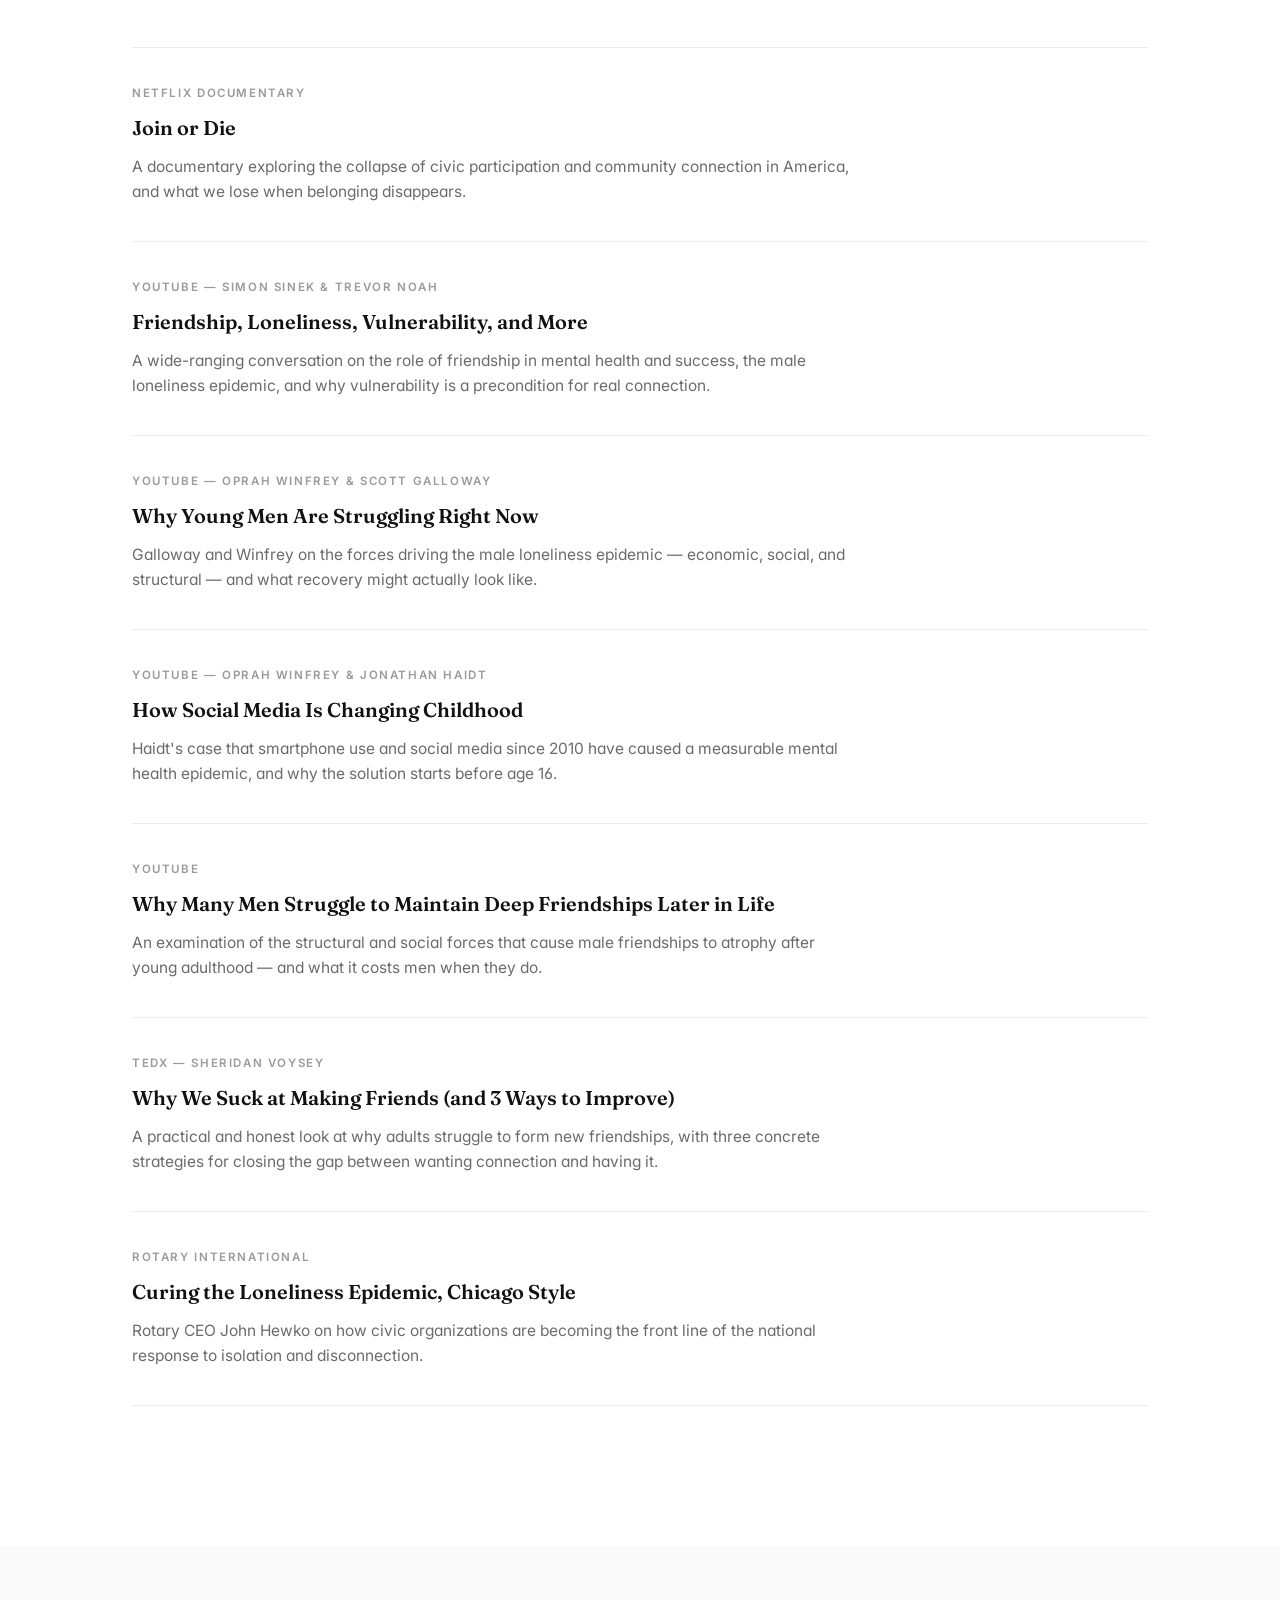
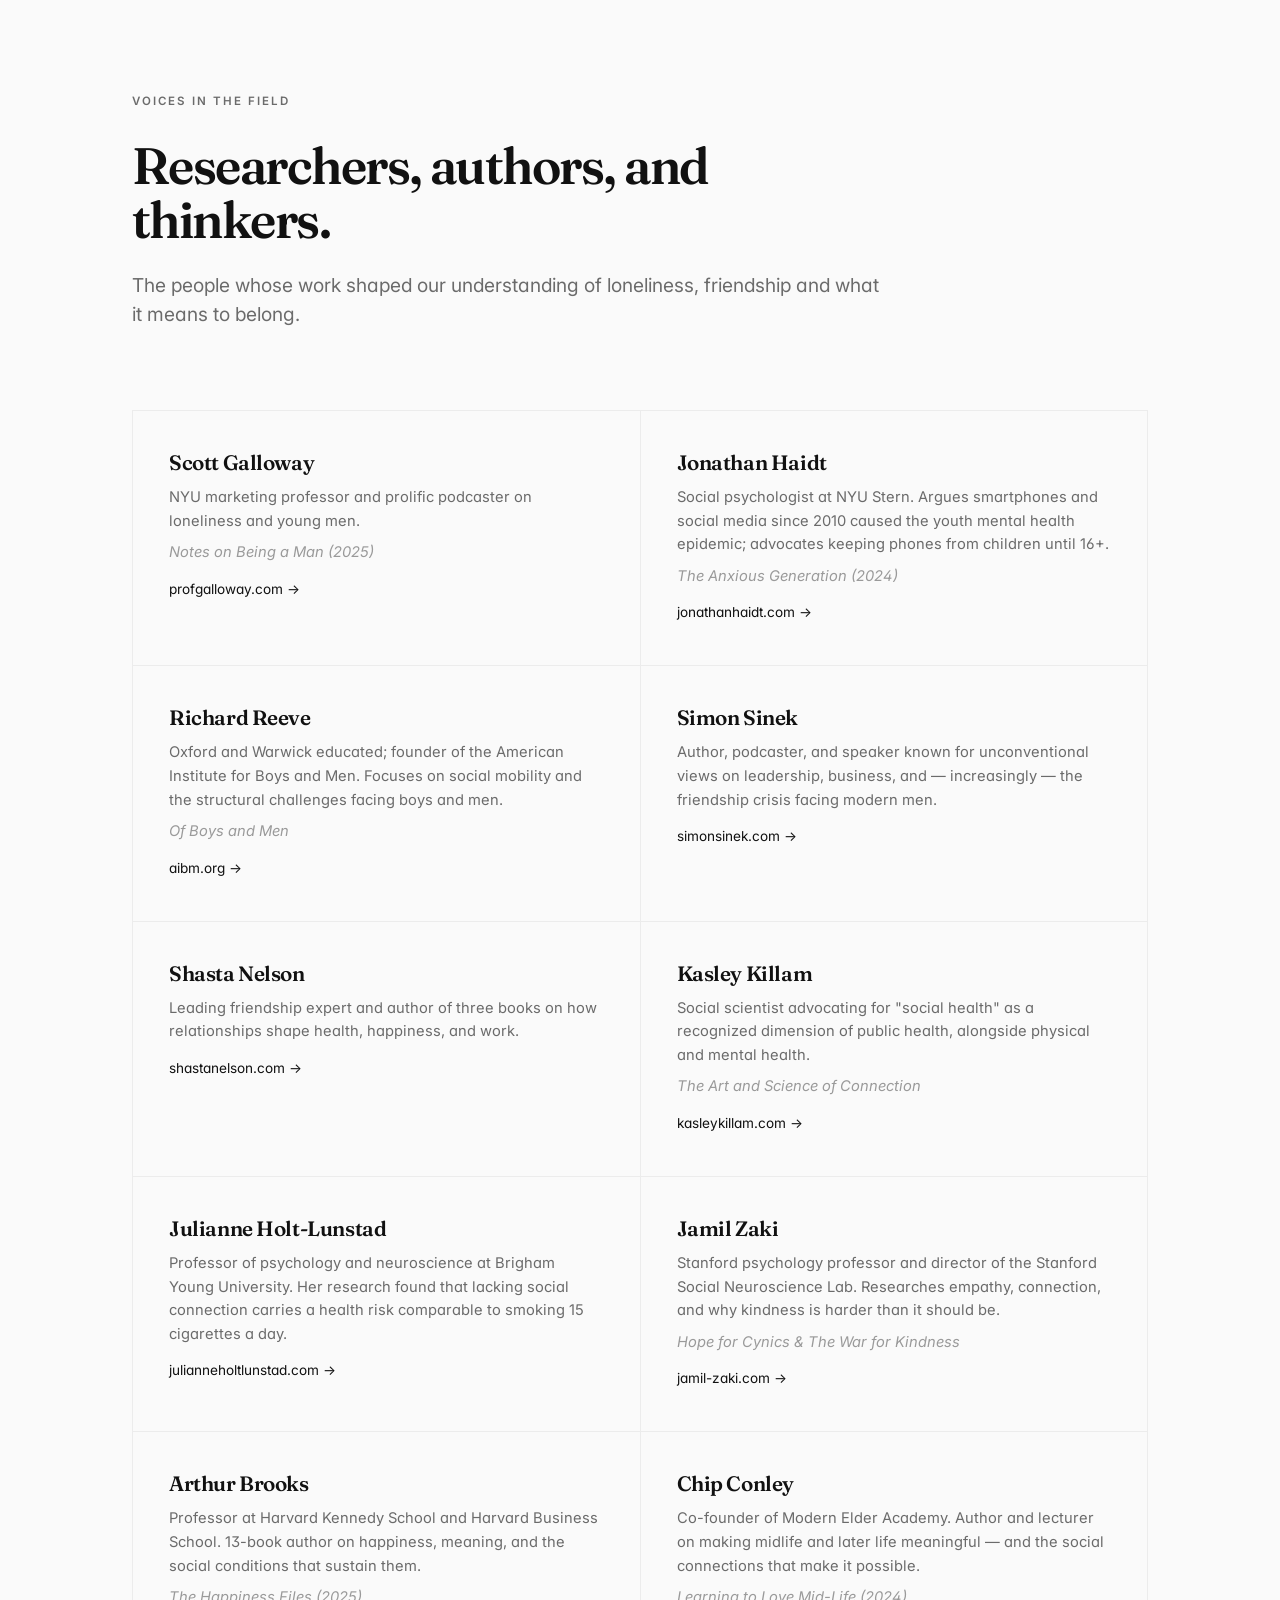
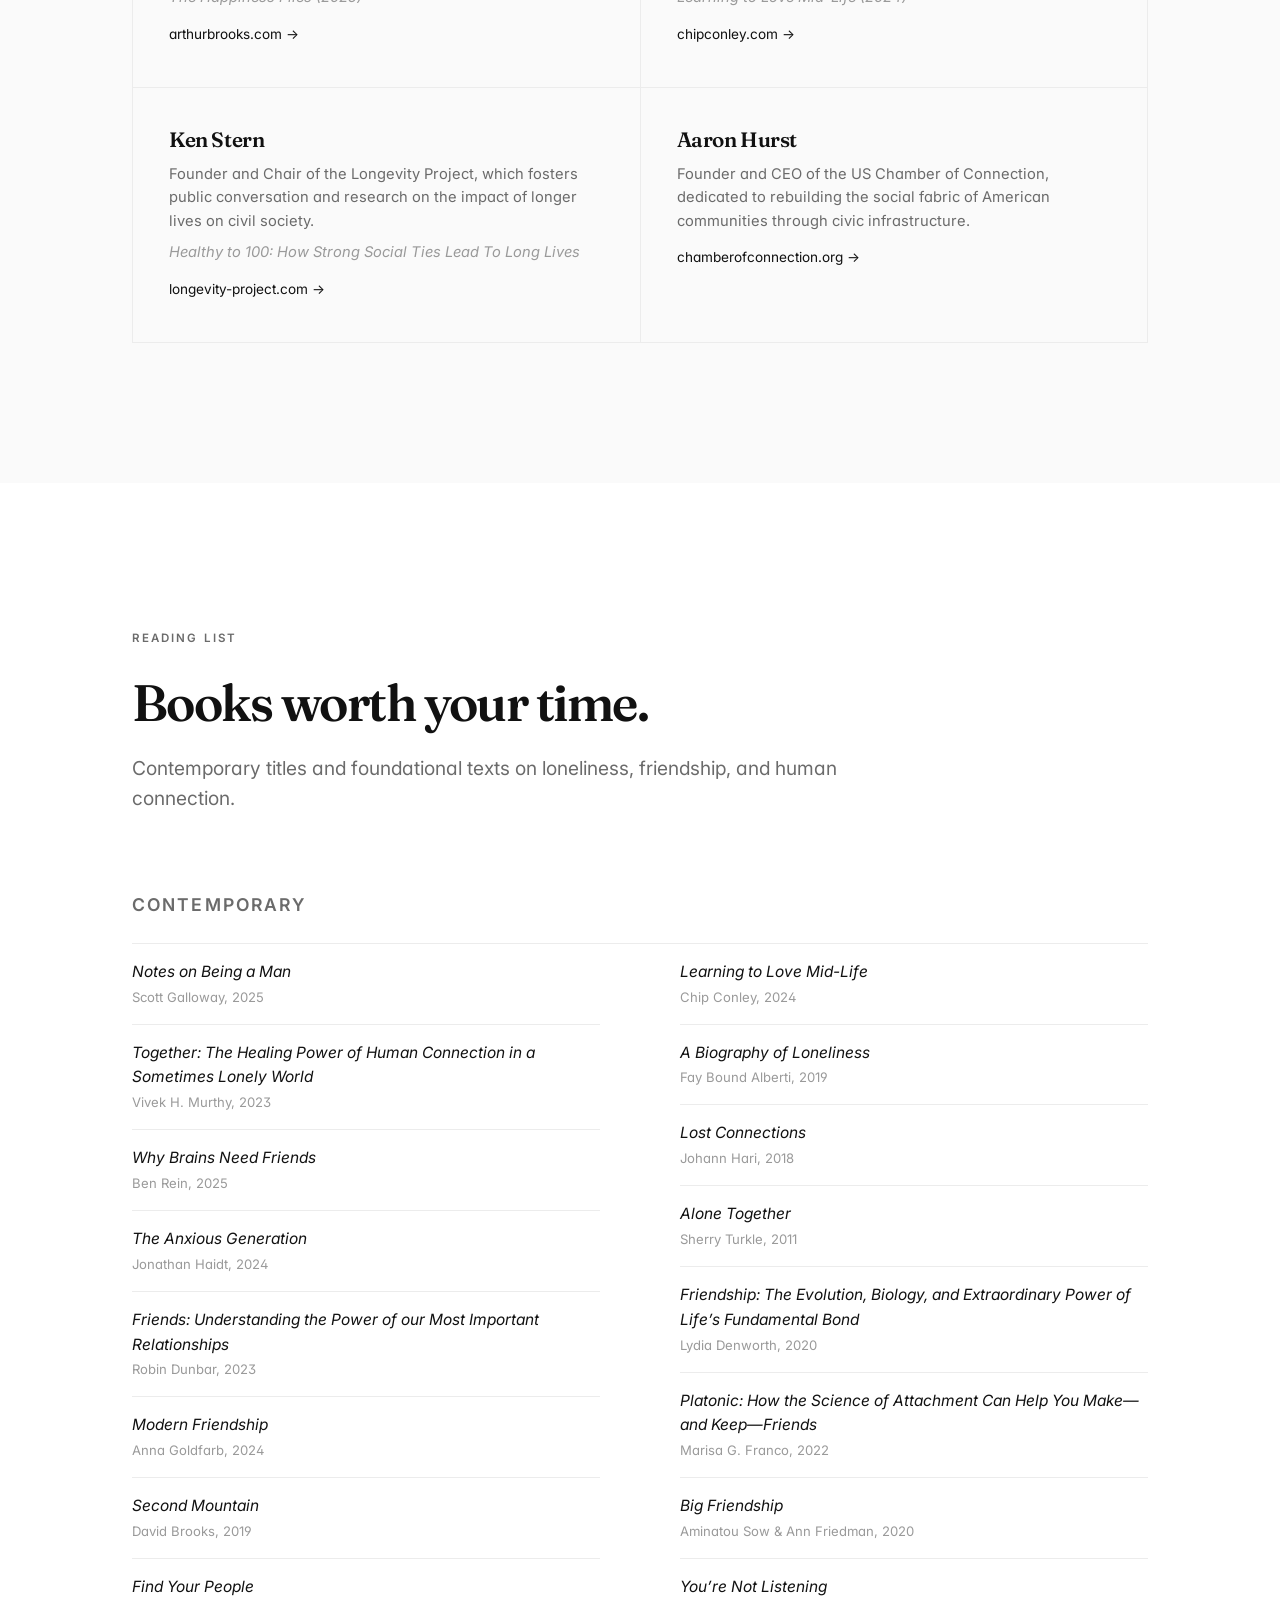
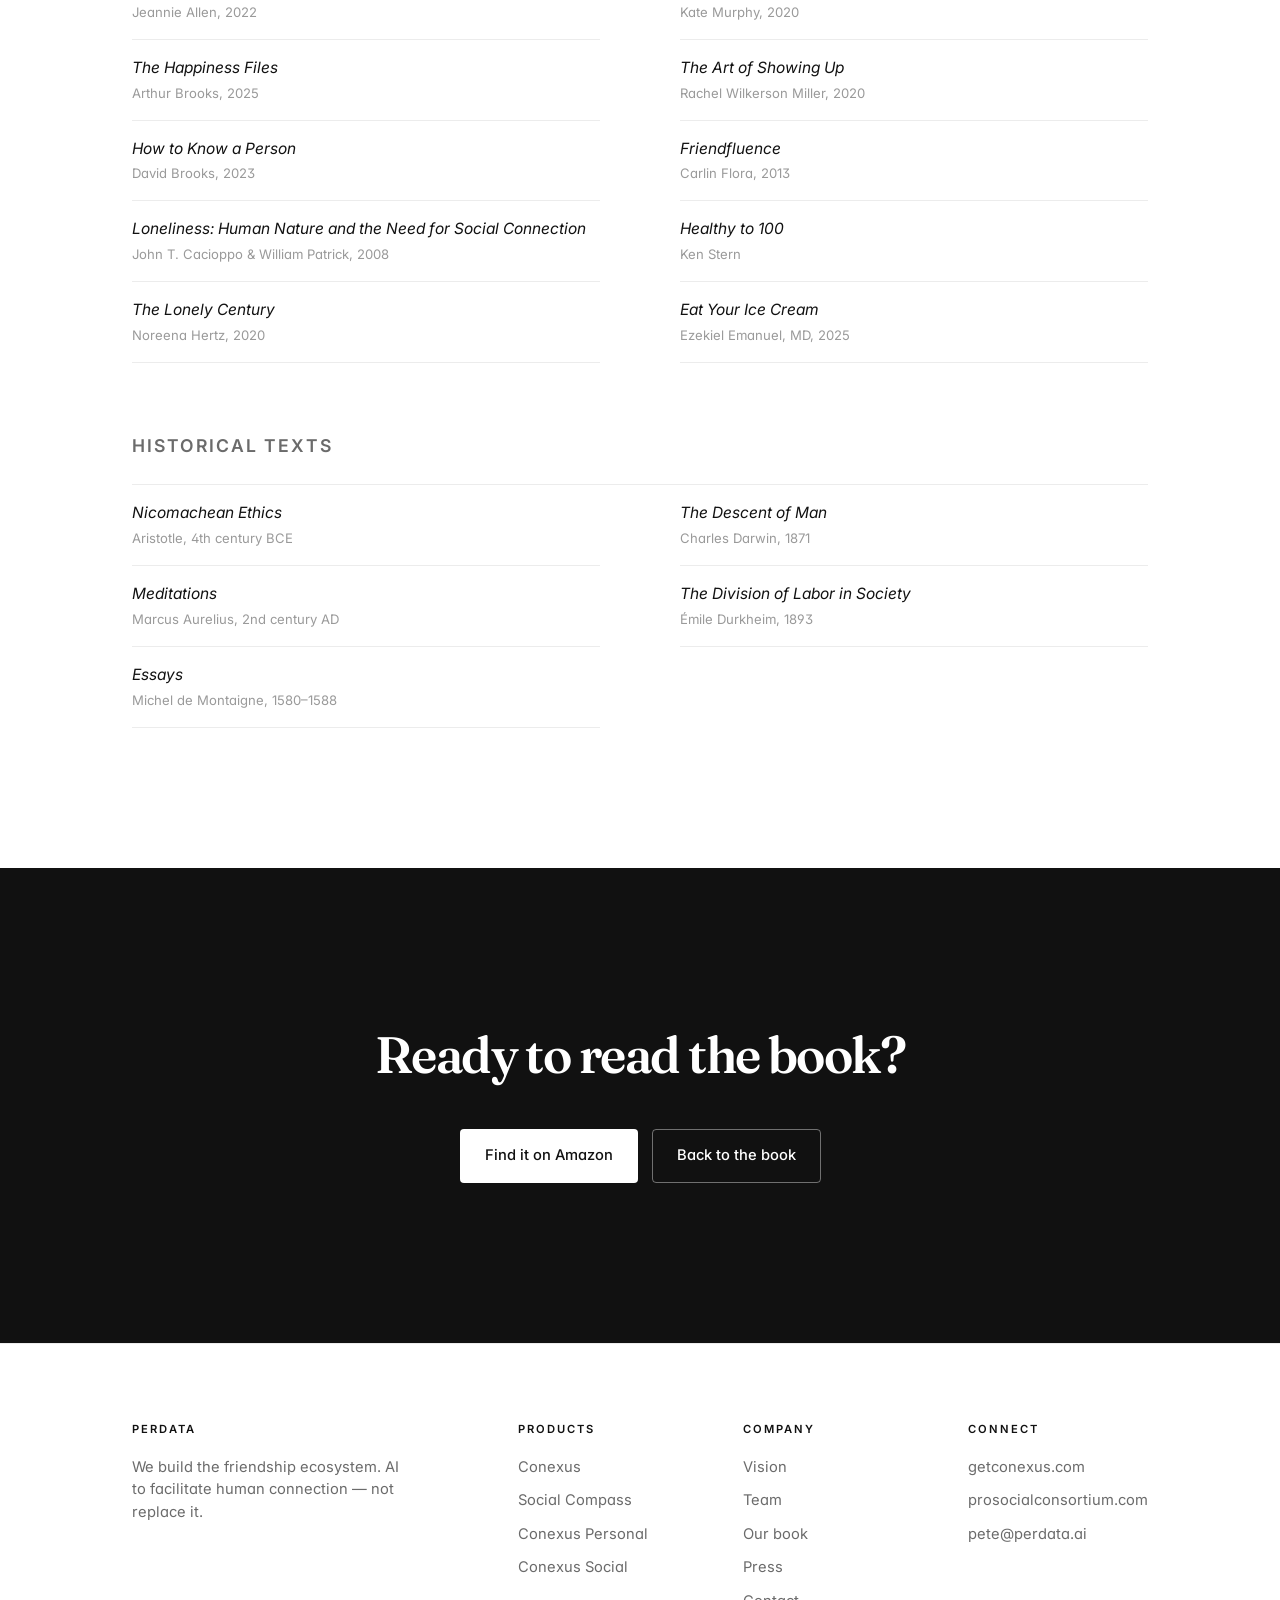
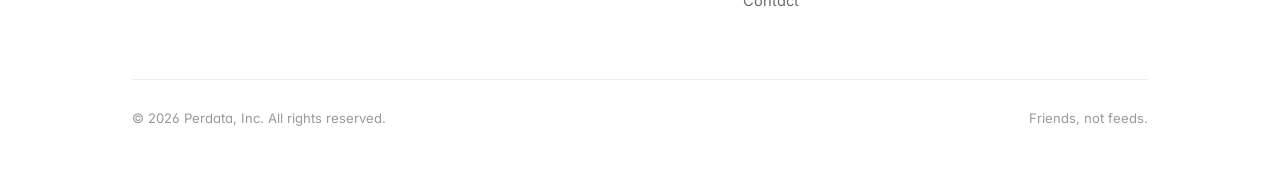
==== commit 2f7f63f9: "Spelling and gramar fixes" ====
--- a/book-resources.html
+++ b/book-resources.html
@@ -144,7 +144,7 @@
 
       <div class="org-card">
         <h3>The Friendship Institute</h3>
-        <p>Research-based organization helping people build richer, more meaningful friendships. Home to the Friendship Matters podcast, Connection Coach Certification, and Civility Index™.</p>
+        <p>Research-based organization helping people build richer, more meaningful friendships. Home to the Friendship Matters podcast and Connection Coach Certification.</p>
         <a href="https://www.friendshipinstitute.org" target="_blank" class="link">friendshipinstitute.org →</a>
       </div>
 
